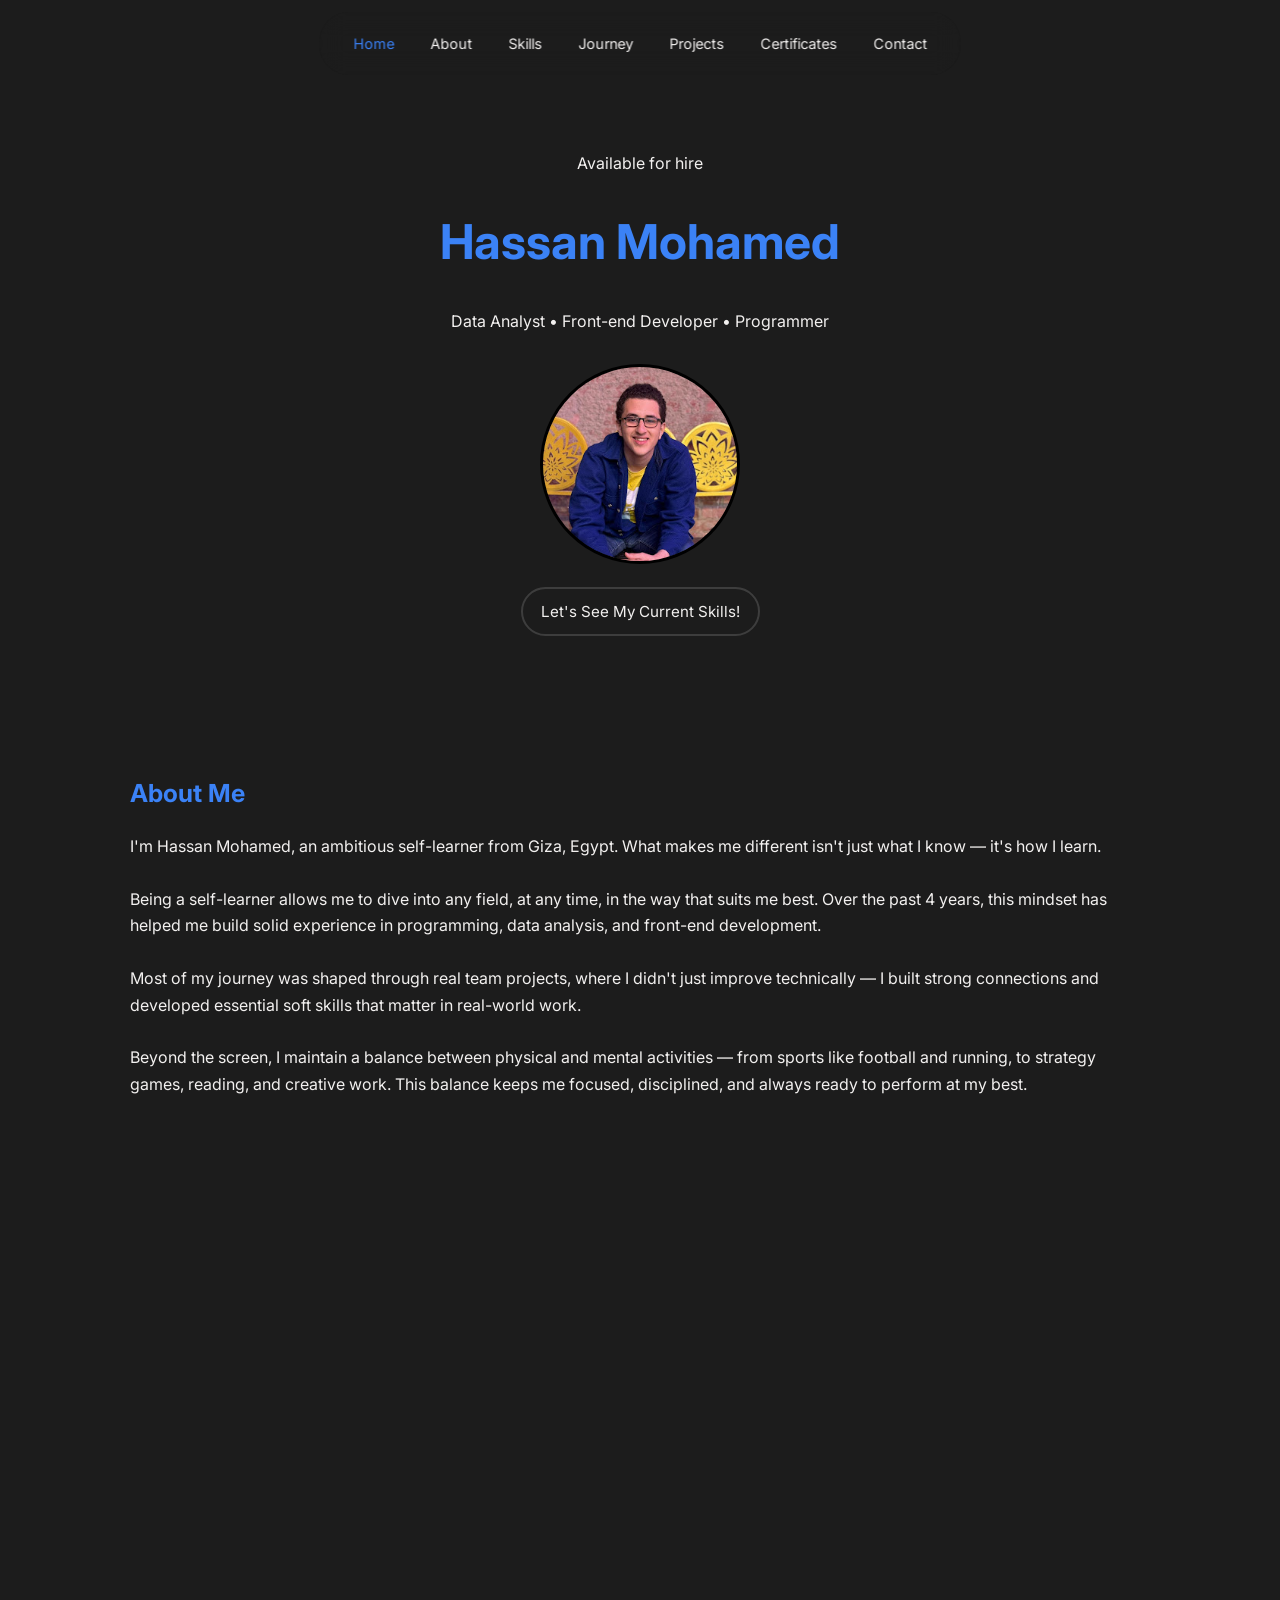
==== index.html @ a112ef4f "Add files via upload" ====
<!DOCTYPE html>
<html lang="en">
<head>

    <!--
        ┌─────────────────────────────────────────┐
        │  Hassan Mohamed — Personal Portfolio     │
        │  7assan.site                             │
        └─────────────────────────────────────────┘
        Coding decisions at a glance:
        • Critical CSS is inlined so the hero paints
          before any network request completes.
        • styles.css loads async — it only styles
          sections the user hasn't reached yet.
        • Fonts load after first paint so they never
          delay what the user sees first.
        • me.png is preloaded as early as possible
          because it's the Largest Contentful Paint.
        • All JavaScript is deferred — it runs after
          the page is already visible and interactive.
    -->

    <!-- The basics — charset first, then viewport -->
    <meta charset="UTF-8">
    <meta name="viewport" content="width=device-width, initial-scale=1.0">

    <!-- Tints the browser chrome on Android -->
    <meta name="theme-color" content="#1c1c1c">

    <!-- ─── SEO ──────────────────────────────────
         Title includes name + role + location so
         searches like "Hassan Mohamed developer Egypt"
         match the most important tag on the page.
    ─────────────────────────────────────────── -->
    <title>Hassan Mohamed | Data Analyst &amp; Front-end Developer — Giza, Egypt</title>

    <meta name="description"
          content="Hassan Mohamed is a Data Analyst and Front-end Developer from Giza, Egypt
                   with 4+ years of experience in Python, data analysis, and responsive web
                   development. Available for hire.">

    <meta name="author"  content="Hassan Mohamed">
    <meta name="robots"  content="index, follow">

    <!-- Tells Google which URL is the "real" one if there are duplicates -->
    <link rel="canonical" href="https://7assan.site/">

    <!-- ─── Social sharing (Open Graph) ─────────
         Controls how the link looks when shared on
         Facebook, LinkedIn, WhatsApp, etc.
    ─────────────────────────────────────────── -->
    <meta property="og:type"         content="website">
    <meta property="og:url"          content="https://7assan.site/">
    <meta property="og:site_name"    content="Hassan Mohamed's Portfolio">
    <meta property="og:locale"       content="en_US">
    <meta property="og:title"        content="Hassan Mohamed | Data Analyst &amp; Front-end Developer">
    <meta property="og:description"  content="Hassan Mohamed is a Data Analyst and Front-end Developer
                                              from Giza, Egypt — available for hire. Explore my projects,
                                              skills, and certificates.">
    <meta property="og:image"        content="https://7assan.site/preview.png">
    <meta property="og:image:alt"    content="Hassan Mohamed portfolio preview">
    <meta property="og:image:width"  content="1200">
    <meta property="og:image:height" content="630">

    <!-- ─── Twitter / X card ─────────────────────
         summary_large_image shows a big banner
         instead of a tiny thumbnail.
    ─────────────────────────────────────────── -->
    <meta name="twitter:card"        content="summary_large_image">
    <meta name="twitter:title"       content="Hassan Mohamed | Data Analyst &amp; Front-end Developer">
    <meta name="twitter:description" content="Hassan Mohamed is a Data Analyst and Front-end Developer
                                              from Giza, Egypt — available for hire.">
    <meta name="twitter:image"       content="https://7assan.site/preview.png">
    <meta name="twitter:image:alt"   content="Hassan Mohamed portfolio preview">

    <!-- ─── Favicons ─────────────────────────────
         Multiple formats so every browser and OS
         picks the best one for its context.
    ─────────────────────────────────────────── -->
    <link rel="icon"             type="image/png"    href="favicon-96x96.png" sizes="96x96">
    <link rel="icon"             type="image/svg+xml" href="favicon.svg">
    <link rel="shortcut icon"                         href="favicon.ico">
    <link rel="apple-touch-icon" sizes="180x180"      href="apple-touch-icon.png">
    <link rel="manifest"                              href="site.webmanifest">

    <!-- ─── Critical CSS (inlined) ───────────────
         These are the only styles needed to paint
         the nav and the hero section. Inlining them
         means zero extra network round-trips before
         the user sees something on screen.

         Everything below the fold lives in styles.css
         which loads later without blocking anything.
    ─────────────────────────────────────────── -->
    <style>

        /* Design tokens — one place to change colors, radii, etc. */
        :root {
            --bg:             #1c1c1c;
            --bg-dark:        #141414;
            --accent-color:   #3b82f6;
            --accent-shadow:  0 10px 25px rgba(59, 130, 246, 0.45);
            --card:           #2a2a2a;
            --text:           #f2f0ef;
            --border:         rgba(255, 255, 255, 0.15);
            --radius-lg:      30px;
            --radius-md:      12px;
            --transition:     all 0.25s ease;
            --shadow:         0 10px 25px rgba(0, 0, 0, 0.3);
        }

        /* A clean slate — no browser margin/padding surprises */
        *, *::before, *::after {
            box-sizing: border-box;
            margin: 0;
            padding: 0;
        }

        html {
            scroll-behavior: smooth;
            -webkit-text-size-adjust: 100%; /* stops iOS from bumping font sizes */
        }

        /*
            System fonts render instantly — no download needed.
            Inter and Satoshi swap in once they arrive.
            This is what keeps FCP fast even on slow connections.
        */
        body {
            background:  var(--bg);
            color:       var(--text);
            font-family: system-ui, -apple-system, 'Segoe UI', sans-serif;
            max-width:   1100px;
            margin:      0 auto;
            padding:     84px 16px 0; /* top clears the fixed nav; sides add breathing room */
            line-height: 1.65;
            overflow-x:  hidden;
            -webkit-font-smoothing: antialiased;
        }

        a {
            color:           inherit;
            text-decoration: none;
            display:         inline-block;
            transition:      var(--transition);
        }

        /* ── Fixed navigation pill ── */
        nav {
            position:        fixed;
            top:             12px;
            left:            50%;
            transform:       translateX(-50%);
            width:           max-content;
            max-width:       96vw;        /* never overflows on any screen */
            display:         flex;
            flex-wrap:       wrap;        /* wraps to a second row on tiny phones */
            justify-content: center;
            align-items:     center;
            gap:             clamp(2px, 0.8vw, 8px);
            padding:         clamp(0.3rem, 1.2vw, 0.6rem) clamp(0.5rem, 2vw, 1.1rem);
            border-radius:   var(--radius-lg);
            border:          2px solid transparent;
            z-index:         1000;
            background:      rgba(28, 28, 28, 0.75);
            backdrop-filter: blur(12px);
            -webkit-backdrop-filter: blur(12px); /* Safari */
            /* Only animate opacity and transform — both GPU composited */
            transition:      opacity 0.3s ease, transform 0.3s ease,
                             border-color 0.25s ease, box-shadow 0.25s ease;
        }

        /* Each nav link */
        .nav {
            flex-shrink:   1;
            min-width:     0;
            border:        2px solid transparent;
            border-radius: var(--radius-lg);
            padding:       clamp(0.18rem, 1vw, 0.38rem) clamp(0.3rem, 1.5vw, 0.75rem);
            font-size:     clamp(0.68rem, 2.5vw, 0.9rem);
            white-space:   nowrap;
            min-height:    36px; /* keeps tap targets comfortable */
            display:       inline-flex;
            align-items:   center;
            transition:    color 0.2s ease, border-color 0.2s ease;
        }

        /* ── Hero section ── */
        header {
            display:         flex;
            flex-direction:  column;
            align-items:     center;
            text-align:      center;
            gap:             10px;
            padding:         28px 0 48px;
        }

        /* Headings and accent text */
        .h-tag {
            color:       var(--accent-color);
            font-family: system-ui, -apple-system, 'Segoe UI', sans-serif;
            padding:     10px 0;
            margin:      6px 0;
            font-size:   clamp(1.1rem, 4vw, 1.55rem);
            line-height: 1.3;
            font-weight: 700;
        }

        h1.h-tag {
            font-size:   clamp(1.75rem, 7vw, 3rem);
            line-height: 1.15;
        }

        p {
            padding: 8px 0;
            margin:  4px 0;
        }

        /*
            Explicit width + height + aspect-ratio prevents
            any layout shift (CLS) while the image loads.
            min(200px, 50vw) stops it overflowing on tiny phones.
        */
        header img {
            display:       block;
            margin:        8px auto;
            border:        3px solid #000;
            border-radius: 50%;
            width:         min(200px, 50vw);
            height:        auto;
            aspect-ratio:  1 / 1;
            object-fit:    cover;
        }

        /* ── Call-to-action buttons ── */
        .btn {
            border:          2px solid var(--border);
            border-radius:   var(--radius-lg);
            padding:         10px 18px;
            margin:          5px;
            min-height:      44px; /* Apple/Google minimum touch target */
            display:         inline-flex;
            align-items:     center;
            justify-content: center;
            font-size:       clamp(0.8rem, 2.8vw, 0.95rem);
            transition:      var(--transition);
        }

        /*
            Animations only touch opacity and transform.
            These run entirely on the GPU — no layout
            recalculations, no paint — so they're free.
        */
        .fade-in {
            opacity:   0;
            animation: fadeIn 0.9s ease forwards;
        }

        .slide-up {
            opacity:   0;
            transform: translateY(18px);
            animation: slideUp 0.9s ease forwards 0.15s;
        }

        @keyframes fadeIn  { to { opacity: 1; } }
        @keyframes slideUp { to { opacity: 1; transform: translateY(0); } }

        /* Respect the user's OS "reduce motion" preference */
        @media (prefers-reduced-motion: reduce) {
            *, *::before, *::after {
                animation-duration:        0.01ms !important;
                transition-duration:       0.01ms !important;
            }
            .fade-in, .slide-up {
                opacity:   1;
                transform: none;
            }
        }

        /* Extra-small phones (320–360px) — shrink nav text a little more */
        @media (max-width: 360px) {
            .nav { font-size: 0.62rem; padding: 0.15rem 0.28rem; }
        }

    </style>

    <!-- ─── LCP image preload ─────────────────────
         This tells the browser to start fetching
         me.png immediately — before it even parses
         the rest of the HTML. It's the single biggest
         win for Largest Contentful Paint on mobile.
    ─────────────────────────────────────────── -->
    <link rel="preload" as="image" href="me.png" fetchpriority="high">

    <!-- ─── Below-fold styles (async) ───────────
         styles.css only contains styles for sections
         the user hasn't scrolled to yet, so loading
         it asynchronously doesn't delay anything visible.
         The noscript fallback covers JS-disabled crawlers.
    ─────────────────────────────────────────── -->
    <link rel="preload" as="style" href="styles.css" onload="this.rel='stylesheet'">
    <noscript><link rel="stylesheet" href="styles.css"></noscript>

    <!-- ─── Web fonts (fully non-blocking) ──────
         The page uses system fonts from the very
         first paint. Inter and Satoshi silently
         swap in once downloaded — no blank text,
         no delay.  media="print" + onload is the
         standard pattern for async font loading.
    ─────────────────────────────────────────── -->
    <link rel="stylesheet"
          href="https://fonts.googleapis.com/css2?family=Inter:wght@400;600;700&display=swap"
          media="print" onload="this.media='all'">
    <noscript>
        <link rel="stylesheet"
              href="https://fonts.googleapis.com/css2?family=Inter:wght@400;600;700&display=swap">
    </noscript>

    <link rel="stylesheet"
          href="https://fonts.cdnfonts.com/css/satoshi"
          media="print" onload="this.media='all'">
    <noscript>
        <link rel="stylesheet" href="https://fonts.cdnfonts.com/css/satoshi">
    </noscript>

    <!-- ─── Structured data (JSON-LD) ────────────
         Tells Google exactly who this page is about.
         Person schema helps with Knowledge Panel and
         rich results. WebSite schema enables Sitelinks
         search box in search results.
    ─────────────────────────────────────────── -->
    <script type="application/ld+json">
    {
        "@context":   "https://schema.org",
        "@type":      "Person",
        "name":       "Hassan Mohamed",
        "alternateName": "Abo3li",
        "url":        "https://7assan.site/",
        "image":      "https://7assan.site/me.png",
        "jobTitle":   "Data Analyst & Front-end Developer",
        "description":"Ambitious self-learner from Giza, Egypt with 4+ years of experience in Python, data analysis, and front-end web development.",
        "address": {
            "@type":          "PostalAddress",
            "addressLocality":"Giza",
            "addressCountry": "EG"
        },
        "sameAs": [
            "https://www.linkedin.com/in/hassan-mohamed-321569342/",
            "https://github.com/abo3li-pro",
            "https://www.facebook.com/Hassan.Mohamed.Fathallah/"
        ],
        "knowsAbout": [
            "Python", "Data Analysis", "HTML", "CSS", "SQL",
            "NumPy", "Pandas", "Matplotlib", "Flask",
            "Front-end Development", "Data Visualization"
        ]
    }
    </script>

    <script type="application/ld+json">
    {
        "@context": "https://schema.org",
        "@type":    "WebSite",
        "name":     "Hassan Mohamed Portfolio",
        "url":      "https://7assan.site/"
    }
    </script>

</head>
<body>

    <!-- Navigation -->
    <nav aria-label="Main navigation">
        <a href="#home"         class="nav hover-scale">Home</a>
        <a href="#about"        class="nav hover-scale">About</a>
        <a href="#arsenal"      class="nav hover-scale">Skills</a>
        <a href="#journey"      class="nav hover-scale">Journey</a>
        <a href="#projects"     class="nav hover-scale">Projects</a>
        <a href="#certificates" class="nav hover-scale">Certificates</a>
        <a href="#contact"      class="nav hover-scale">Contact</a>
    </nav>

    <!--
        Hero — this is what the user sees first.
        Everything here is styled by the inlined CSS above,
        so it paints the moment the HTML arrives.
    -->
    <header id="home">
        <p class="fade-in">Available for hire</p>
        <h1 class="h-tag">Hassan Mohamed</h1>
        <p class="fade-in">Data Analyst • Front-end Developer • Programmer</p>

        <!--
            fetchpriority="high" + the preload link above = browser
            fetches this image before almost everything else.
            loading="eager" prevents any lazy-load delay.
            Explicit width/height prevents layout shift (CLS).
        -->
        <img
            src="me.png"
            alt="Hassan Mohamed — Data Analyst and Front-end Developer from Giza, Egypt"
            width="200"
            height="200"
            fetchpriority="high"
            loading="eager"
            decoding="async"
        >

        <a href="#arsenal" class="btn hover-scale slide-up">
            Let's See My Current Skills!
        </a>
    </header>

    <main>

        <!-- About Me -->
        <section id="about" aria-labelledby="about-heading">
            <h2 id="about-heading" class="h-tag">About Me</h2>
            <p>
                I'm Hassan Mohamed, an ambitious self-learner from Giza, Egypt.
                What makes me different isn't just what I know — it's how I learn.
                <br><br>
                Being a self-learner allows me to dive into any field, at any time,
                in the way that suits me best. Over the past 4 years, this mindset
                has helped me build solid experience in programming, data analysis,
                and front-end development.
                <br><br>
                Most of my journey was shaped through real team projects,
                where I didn't just improve technically — I built strong connections
                and developed essential soft skills that matter in real-world work.
                <br><br>
                Beyond the screen, I maintain a balance between physical and mental activities —
                from sports like football and running, to strategy games, reading,
                and creative work. This balance keeps me focused, disciplined,
                and always ready to perform at my best.
            </p>
        </section>

        <!-- Skills — languages, frameworks, and soft skills -->
        <section id="arsenal" aria-labelledby="skills-heading">
            <h2 id="skills-heading" class="h-tag">Here Is What I Bring (So Far)</h2>

            <h3 class="h-tag">Languages</h3>
            <ul class="list">
                <li class="hover-card"><h4>Python</h4><p>Strong experience in data analysis and problem solving.</p></li>
                <li class="hover-card"><h4>SQL</h4><p>Basic knowledge with plans to advance.</p></li>
                <li class="hover-card"><h4>HTML</h4><p>3+ years building structured websites.</p></li>
                <li class="hover-card"><h4>CSS</h4><p>3+ years designing responsive UI.</p></li>
            </ul>

            <h3 class="h-tag">Frameworks &amp; Libraries</h3>
            <ul class="list">
                <li class="hover-card"><h4>NumPy</h4><p>Efficient numerical computations.</p></li>
                <li class="hover-card"><h4>Pandas</h4><p>Advanced data manipulation.</p></li>
                <li class="hover-card"><h4>Matplotlib</h4><p>Data visualization and insights.</p></li>
                <li class="hover-card"><h4>Flask</h4><p>Currently learning backend development.</p></li>
            </ul>

            <h3 class="h-tag">Soft Skills</h3>
            <ul class="list">
                <li class="hover-card"><h4>Communication</h4><p>Clearly expressing ideas and understanding others in team environments.</p></li>
                <li class="hover-card"><h4>Teamwork</h4><p>Collaborating effectively to achieve shared goals.</p></li>
                <li class="hover-card"><h4>Problem Solving</h4><p>Analyzing challenges and finding efficient, logical solutions.</p></li>
                <li class="hover-card"><h4>Leadership</h4><p>Guiding teams and taking responsibility for outcomes.</p></li>
                <li class="hover-card"><h4>Adaptability</h4><p>Quickly adjusting to new tools, challenges, and environments.</p></li>
                <li class="hover-card"><h4>Time Management</h4><p>Organizing tasks efficiently and meeting deadlines consistently.</p></li>
                <li class="hover-card"><h4>Critical Thinking</h4><p>Making well-reasoned decisions based on analysis and logic.</p></li>
                <li class="hover-card"><h4>Emotional Intelligence</h4><p>Understanding and managing emotions in professional settings.</p></li>
                <li class="hover-card"><h4>Resilience</h4><p>Staying consistent and focused despite challenges.</p></li>
                <li class="hover-card"><h4>Creativity</h4><p>Thinking outside the box to develop innovative solutions.</p></li>
                <li class="hover-card"><h4>Negotiation</h4><p>Reaching balanced agreements in collaborative situations.</p></li>
                <li class="hover-card"><h4>Networking</h4><p>Building and maintaining valuable professional relationships.</p></li>
            </ul>
        </section>

        <!-- Learning journey and next goals -->
        <section id="journey" aria-labelledby="journey-heading">
            <h2 id="journey-heading" class="h-tag">Currently Learning &amp; Next Goals</h2>
            <p>
                I'm constantly pushing myself to grow and expand my skill set.
                Here are the technologies and fields I'm currently focusing on next:
            </p>
            <ul class="list">
                <li class="hover-card"><h3>JavaScript</h3><p>Building dynamic and interactive front-end experiences.</p></li>
                <li class="hover-card"><h3>SQL</h3><p>Strengthening my data analysis and database management skills.</p></li>
                <li class="hover-card"><h3>PHP</h3><p>Exploring backend development and server-side logic.</p></li>
                <li class="hover-card"><h3>Django</h3><p>Advancing towards professional backend web development.</p></li>
                <li class="hover-card"><h3>C / C++</h3><p>Improving low-level understanding and performance-oriented programming.</p></li>
                <li class="hover-card"><h3>C#</h3><p>Preparing for game development using Unity.</p></li>
                <li class="hover-card"><h3>Flutter</h3><p>Building cross-platform mobile applications.</p></li>
            </ul>
        </section>

        <!-- Selected projects -->
        <section id="projects" aria-labelledby="projects-heading">
            <h2 id="projects-heading" class="h-tag">My Projects</h2>
            <p>
                I've worked on many projects over the years — some for practice,
                some lost, and many that helped shape my skills.
                <br><br>
                Instead of showcasing everything, I focus on the projects that truly represent
                my level and thinking in each field.
            </p>
            <ul class="list">
                <li class="hover-card">
                    <h3>Offline English-Arabic Translator</h3>
                    <p>
                        One of my earliest yet most meaningful projects. It wasn't just simple —
                        it reflected the best logic I had developed before fully transitioning
                        into data analysis.
                        <br><br>
                        Built with Python to be fast, lightweight, and efficient — no internet required.
                    </p>
                    <a href="https://github.com/abo3li-pro/py-translator"
                       target="_blank" rel="noopener noreferrer"
                       class="btn hover-scale">View Project on GitHub</a>
                </li>
                <li class="hover-card">
                    <h3>Data Analysis Project</h3>
                    <p>
                        This is where I have the most experience. I worked on analyzing large
                        datasets, extracting insights, and presenting them clearly.
                    </p>
                    <a href="https://github.com/abo3li-pro/2nd-analysis"
                       target="_blank" rel="noopener noreferrer"
                       class="btn hover-scale">View Project on GitHub</a>
                </li>
                <li class="hover-card">
                    <h3>Portfolio Website (Front-end)</h3>
                    <p>
                        My most recent front-end project is the one you're looking at right now.
                        <br><br>
                        But stay tuned — more advanced projects are already in progress.
                    </p>
                </li>
            </ul>
        </section>

        <!-- Certificates and training programs -->
        <section id="certificates" aria-labelledby="certificates-heading">
            <h2 id="certificates-heading" class="h-tag">Certificates</h2>
            <p>
                While I rely heavily on self-learning,
                I've also completed selected programs to strengthen my foundation.
            </p>
            <ul class="list">
                <li class="hover-card">
                    <h3>Digital Egypt Cubs Initiative (DECI) — Level 2</h3>
                    <p>
                        This was my first comprehensive exposure to the world of IT.
                        <br><br>
                        It ignited my passion for learning and exploring new technologies,
                        motivating me to continuously pursue knowledge in areas that excite me.
                    </p>
                </li>
                <li class="hover-card">
                    <h3>Digital Egypt Cubs Initiative (DECI) — Level 3</h3>
                    <p>
                        At this stage, I specialized in Data Analysis, aligning my skills with
                        my interests.
                        <br><br>
                        I chose this field because it resonated with my strengths and curiosity,
                        while nurturing my lifelong aspiration to become an AI Engineer.
                    </p>
                </li>
            </ul>
        </section>

    </main>

    <!-- Footer — contact and social links -->
    <footer id="contact">
        <h2 class="h-tag">Contact Me</h2>
        <address>
            <p>
                Reach me by email:
                <!-- Cloudflare obfuscates the real address to stop spam bots -->
                <a href="/cdn-cgi/l/email-protection#076f66747466694730667474666929746e7362"
                   class="btn hover-scale">Email Me</a>
            </p>
            <div class="footer-links">
                <a href="https://www.linkedin.com/in/hassan-mohamed-321569342/"
                   target="_blank" rel="noopener noreferrer"
                   class="btn hover-scale"
                   aria-label="Hassan Mohamed on LinkedIn">LinkedIn</a>

                <a href="https://www.facebook.com/Hassan.Mohamed.Fathallah/"
                   target="_blank" rel="noopener noreferrer"
                   class="btn hover-scale"
                   aria-label="Hassan Mohamed on Facebook">Facebook</a>

                <a href="https://github.com/abo3li-pro"
                   target="_blank" rel="noopener noreferrer"
                   class="btn hover-scale"
                   aria-label="Hassan Mohamed on GitHub">GitHub</a>
            </div>
        </address>
        <p class="footer-sign"><strong>Work with you soon 👋</strong></p>
    </footer>

    <!-- Cloudflare's script that decodes the obfuscated email address above -->
    <script data-cfasync="false"
            src="/cdn-cgi/scripts/5c5dd728/cloudflare-static/email-decode.min.js"></script>

    <!--
        defer means this script runs after the HTML is fully parsed
        but before DOMContentLoaded — so it never delays rendering.
    -->
    <script defer src="main.js"></script>

</body>
</html>
---- styles.css ----
/*
    styles.css — below-the-fold styles
    ────────────────────────────────────────────────────────────
    This file is loaded asynchronously so it never blocks the
    first paint. It only contains styles for sections the user
    hasn't scrolled to yet.

    Above-the-fold styles (nav, hero) live inlined inside the
    <head> of index.html to guarantee zero network wait time
    before something appears on screen.
    ────────────────────────────────────────────────────────────
*/


/* ── Font family upgrades ────────────────────────────────────
   Once Inter and Satoshi have finished downloading, these rules
   override the system-font fallback set in the critical CSS.
   The swap is invisible because the layout doesn't change.
────────────────────────────────────────────────────────────── */
body {
    font-family: 'Inter', system-ui, -apple-system, 'Segoe UI', sans-serif;
}

.h-tag,
ul h3,
ul h4 {
    font-family: 'Satoshi', 'Inter', system-ui, sans-serif;
}


/* ── Hover effects — desktop only ───────────────────────────
   The (hover: hover) and (pointer: fine) combination targets
   only real mouse pointers, not touchscreens. This prevents
   hover states from sticking after a tap on mobile.
────────────────────────────────────────────────────────────── */
@media (hover: hover) and (pointer: fine) {

    .hover-scale:hover {
        transform:    scale(1.05);
        border-color: var(--accent-color);
    }

    .hover-card:hover {
        transform:  translateY(-4px);
        box-shadow: var(--accent-shadow);
    }

    nav:hover {
        transform:    translateX(-50%) scale(1.03);
        box-shadow:   var(--shadow);
        border-color: var(--text);
    }
}

/* Touch feedback — replaces hover on phones and tablets */
.hover-scale:active { transform: scale(0.97);  border-color: var(--accent-color); }
.hover-card:active  { box-shadow: var(--accent-shadow); }


/* ── Page sections ───────────────────────────────────────────
   content-visibility: auto tells the browser to skip painting
   offscreen sections entirely until the user scrolls near them.
   This is one of the biggest rendering wins on long pages.
────────────────────────────────────────────────────────────── */
section {
    padding:                48px 0;
    content-visibility:     auto;
    contain-intrinsic-size: 0 400px; /* estimated height prevents scroll-bar jumping */
}


/* ── Skill / project / certificate cards ────────────────────
   auto-fit + minmax means the grid goes from 1 column on tiny
   phones to as many columns as fit on desktop — with no
   JavaScript and no breakpoints needed.
────────────────────────────────────────────────────────────── */
.list {
    display:               grid;
    grid-template-columns: repeat(auto-fit, minmax(min(240px, 100%), 1fr));
    gap:                   16px;
    list-style:            none;
    padding:               0;
}

/* Force a single column on phones narrower than 480px */
@media (max-width: 479px) {
    .list { grid-template-columns: 1fr; }
}

.list li {
    background:    var(--card);
    border:        1px solid var(--border);
    border-radius: var(--radius-md);
    padding:       20px;
    transition:    transform 0.25s ease, box-shadow 0.25s ease;
}

.list h3,
.list h4 {
    margin-bottom: 8px;
    font-weight:   600;
    font-size:     1rem;
}

.list p {
    margin:   0;
    padding:  0;
    opacity:  0.8;
    font-size: 0.9rem;
}


/* ── Footer ──────────────────────────────────────────────────
   Rounded top corners give it a "tray" feeling that sits
   cleanly at the bottom of the page.
────────────────────────────────────────────────────────────── */
footer {
    background:    var(--bg-dark);
    padding:       36px 16px 24px;
    margin-top:    48px;
    border-radius: var(--radius-md) var(--radius-md) 0 0;
    text-align:    center;
}

footer address {
    font-style: normal; /* <address> is italic by default — this overrides that */
}

.footer-links {
    display:         flex;
    flex-wrap:       wrap; /* stacks on narrow screens instead of overflowing */
    justify-content: center;
    gap:             10px;
    padding:         12px 0;
    width:           100%;
}

.footer-sign {
    margin-top: 16px;
    text-align: center;
}


/* ── Keyboard focus ring ─────────────────────────────────────
   :focus-visible only triggers on keyboard navigation,
   not on mouse clicks — so it's helpful without being
   visually noisy for mouse users.
────────────────────────────────────────────────────────────── */
:focus-visible {
    outline:        2px solid var(--accent-color);
    outline-offset: 3px;
    border-radius:  4px;
}


/* ── Responsive body padding ─────────────────────────────────
   More horizontal breathing room as the screen gets larger.
────────────────────────────────────────────────────────────── */
@media (min-width: 600px) {
    body    { padding: 96px 24px 0; }
    section { padding: 56px 0; }
}

@media (min-width: 768px) {
    body    { padding: 104px 32px 0; }
    section { padding: 72px 0; }
}

@media (min-width: 1024px) {
    body { padding: 110px 40px 0; }
}
---- styles.css ----
/*
    styles.css — below-the-fold styles
    ────────────────────────────────────────────────────────────
    This file is loaded asynchronously so it never blocks the
    first paint. It only contains styles for sections the user
    hasn't scrolled to yet.

    Above-the-fold styles (nav, hero) live inlined inside the
    <head> of index.html to guarantee zero network wait time
    before something appears on screen.
    ────────────────────────────────────────────────────────────
*/


/* ── Font family upgrades ────────────────────────────────────
   Once Inter and Satoshi have finished downloading, these rules
   override the system-font fallback set in the critical CSS.
   The swap is invisible because the layout doesn't change.
────────────────────────────────────────────────────────────── */
body {
    font-family: 'Inter', system-ui, -apple-system, 'Segoe UI', sans-serif;
}

.h-tag,
ul h3,
ul h4 {
    font-family: 'Satoshi', 'Inter', system-ui, sans-serif;
}


/* ── Hover effects — desktop only ───────────────────────────
   The (hover: hover) and (pointer: fine) combination targets
   only real mouse pointers, not touchscreens. This prevents
   hover states from sticking after a tap on mobile.
────────────────────────────────────────────────────────────── */
@media (hover: hover) and (pointer: fine) {

    .hover-scale:hover {
        transform:    scale(1.05);
        border-color: var(--accent-color);
    }

    .hover-card:hover {
        transform:  translateY(-4px);
        box-shadow: var(--accent-shadow);
    }

    nav:hover {
        transform:    translateX(-50%) scale(1.03);
        box-shadow:   var(--shadow);
        border-color: var(--text);
    }
}

/* Touch feedback — replaces hover on phones and tablets */
.hover-scale:active { transform: scale(0.97);  border-color: var(--accent-color); }
.hover-card:active  { box-shadow: var(--accent-shadow); }


/* ── Page sections ───────────────────────────────────────────
   content-visibility: auto tells the browser to skip painting
   offscreen sections entirely until the user scrolls near them.
   This is one of the biggest rendering wins on long pages.
────────────────────────────────────────────────────────────── */
section {
    padding:                48px 0;
    content-visibility:     auto;
    contain-intrinsic-size: 0 400px; /* estimated height prevents scroll-bar jumping */
}


/* ── Skill / project / certificate cards ────────────────────
   auto-fit + minmax means the grid goes from 1 column on tiny
   phones to as many columns as fit on desktop — with no
   JavaScript and no breakpoints needed.
────────────────────────────────────────────────────────────── */
.list {
    display:               grid;
    grid-template-columns: repeat(auto-fit, minmax(min(240px, 100%), 1fr));
    gap:                   16px;
    list-style:            none;
    padding:               0;
}

/* Force a single column on phones narrower than 480px */
@media (max-width: 479px) {
    .list { grid-template-columns: 1fr; }
}

.list li {
    background:    var(--card);
    border:        1px solid var(--border);
    border-radius: var(--radius-md);
    padding:       20px;
    transition:    transform 0.25s ease, box-shadow 0.25s ease;
}

.list h3,
.list h4 {
    margin-bottom: 8px;
    font-weight:   600;
    font-size:     1rem;
}

.list p {
    margin:   0;
    padding:  0;
    opacity:  0.8;
    font-size: 0.9rem;
}


/* ── Footer ──────────────────────────────────────────────────
   Rounded top corners give it a "tray" feeling that sits
   cleanly at the bottom of the page.
────────────────────────────────────────────────────────────── */
footer {
    background:    var(--bg-dark);
    padding:       36px 16px 24px;
    margin-top:    48px;
    border-radius: var(--radius-md) var(--radius-md) 0 0;
    text-align:    center;
}

footer address {
    font-style: normal; /* <address> is italic by default — this overrides that */
}

.footer-links {
    display:         flex;
    flex-wrap:       wrap; /* stacks on narrow screens instead of overflowing */
    justify-content: center;
    gap:             10px;
    padding:         12px 0;
    width:           100%;
}

.footer-sign {
    margin-top: 16px;
    text-align: center;
}


/* ── Keyboard focus ring ─────────────────────────────────────
   :focus-visible only triggers on keyboard navigation,
   not on mouse clicks — so it's helpful without being
   visually noisy for mouse users.
────────────────────────────────────────────────────────────── */
:focus-visible {
    outline:        2px solid var(--accent-color);
    outline-offset: 3px;
    border-radius:  4px;
}


/* ── Responsive body padding ─────────────────────────────────
   More horizontal breathing room as the screen gets larger.
────────────────────────────────────────────────────────────── */
@media (min-width: 600px) {
    body    { padding: 96px 24px 0; }
    section { padding: 56px 0; }
}

@media (min-width: 768px) {
    body    { padding: 104px 32px 0; }
    section { padding: 72px 0; }
}

@media (min-width: 1024px) {
    body { padding: 110px 40px 0; }
}
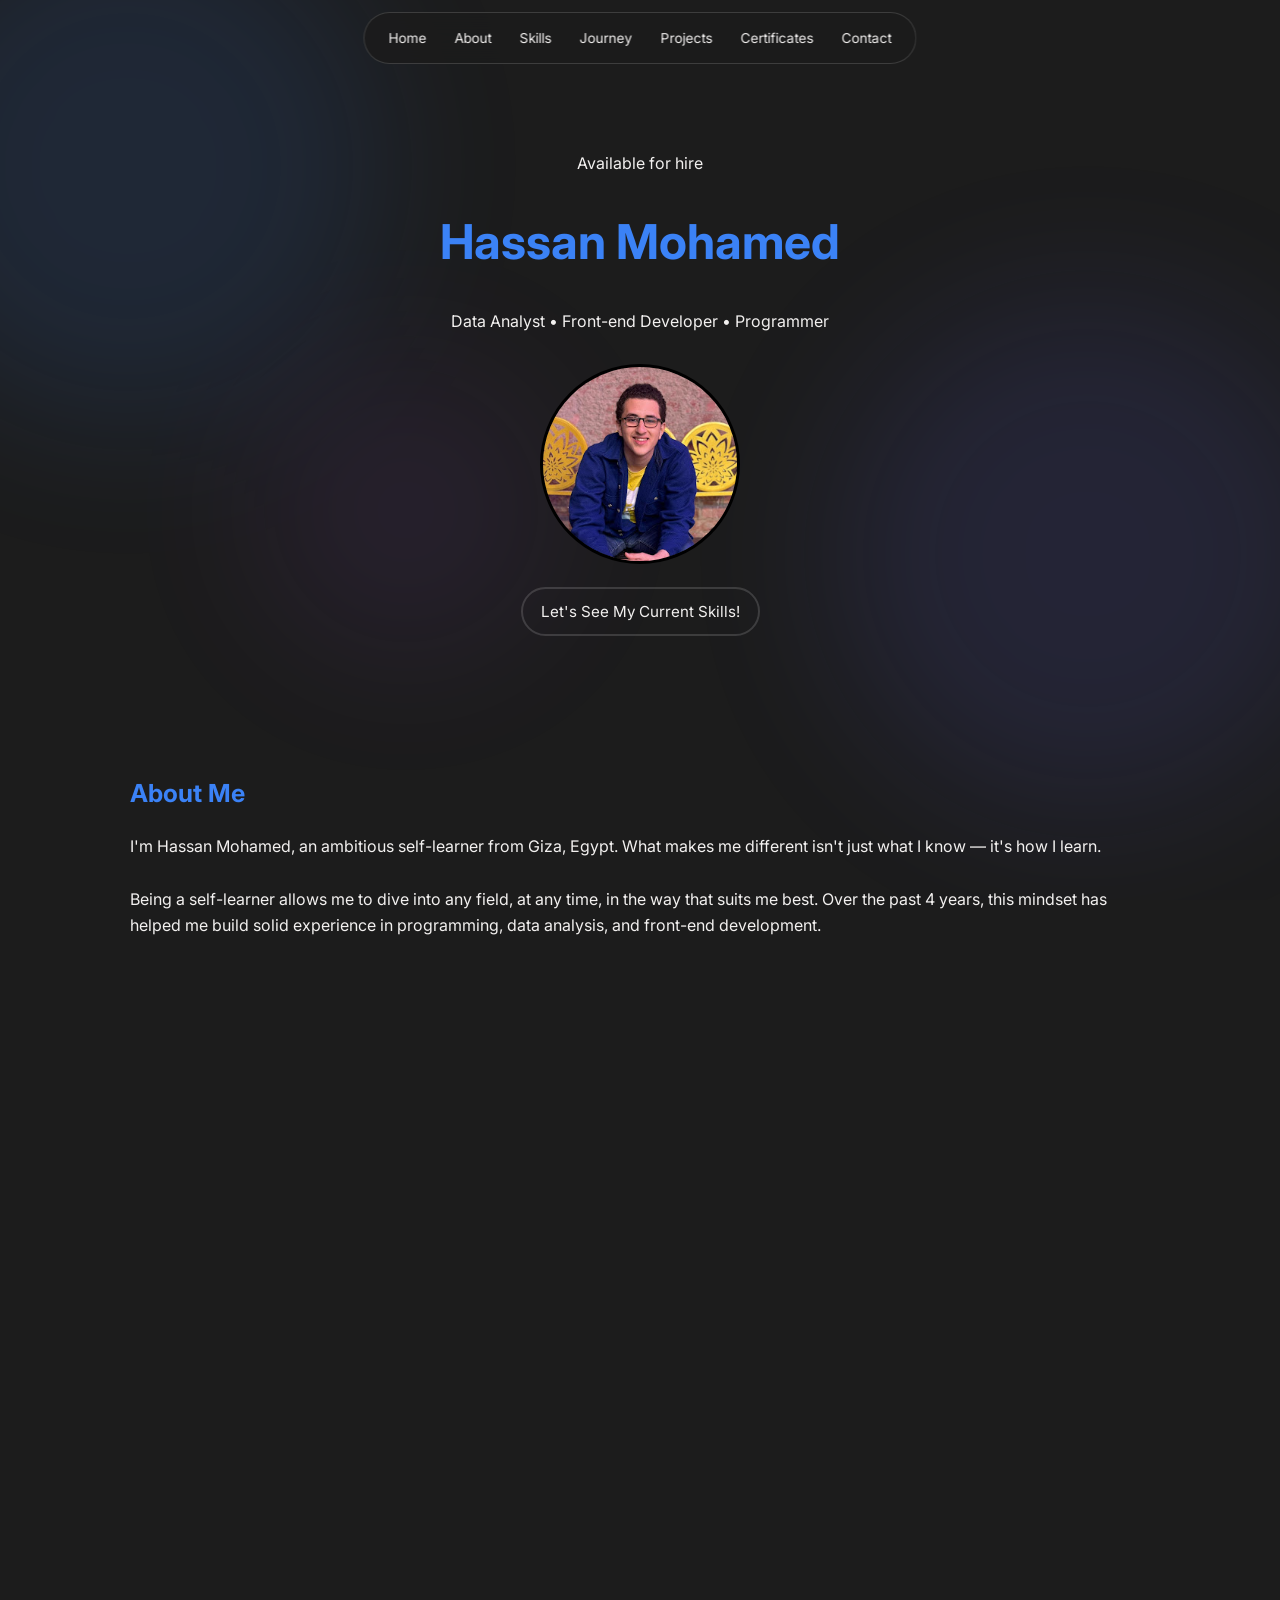
==== commit 4b3c488b: "Optimize portfolio: improved SEO, accessibility, added animations, GitHub stats, and interactive sim" ====
--- a/index.html
+++ b/index.html
@@ -22,7 +22,9 @@
 
     <!-- The basics — charset first, then viewport -->
     <meta charset="UTF-8">
-    <meta name="viewport" content="width=device-width, initial-scale=1.0">
+    <meta name="viewport" content="width=device-width, initial-scale=1.0, viewport-fit=cover">
+    <link rel="preconnect" href="https://fonts.googleapis.com">
+    <link rel="preconnect" href="https://fonts.gstatic.com" crossorigin>
 
     <!-- Tints the browser chrome on Android -->
     <meta name="theme-color" content="#1c1c1c">
@@ -32,7 +34,7 @@
          searches like "Hassan Mohamed developer Egypt"
          match the most important tag on the page.
     ─────────────────────────────────────────── -->
-    <title>Hassan Mohamed | Data Analyst &amp; Front-end Developer — Giza, Egypt</title>
+    <title>Hassan Mohamed | Data Analyst &amp; Front-end Developer</title>
 
     <meta name="description"
           content="Hassan Mohamed is a Data Analyst and Front-end Developer from Giza, Egypt
@@ -58,20 +60,12 @@
                                               from Giza, Egypt — available for hire. Explore my projects,
                                               skills, and certificates.">
     <meta property="og:image"        content="https://7assan.site/preview.png">
-    <meta property="og:image:alt"    content="Hassan Mohamed portfolio preview">
+    <meta property="og:image:secure_url" content="https://7assan.site/preview.png">
+    <meta property="og:image:alt"    content="Hassan Mohamed | Data Analyst and Front-end Developer portfolio preview">
     <meta property="og:image:width"  content="1200">
     <meta property="og:image:height" content="630">
 
-    <!-- ─── Twitter / X card ─────────────────────
-         summary_large_image shows a big banner
-         instead of a tiny thumbnail.
-    ─────────────────────────────────────────── -->
-    <meta name="twitter:card"        content="summary_large_image">
-    <meta name="twitter:title"       content="Hassan Mohamed | Data Analyst &amp; Front-end Developer">
-    <meta name="twitter:description" content="Hassan Mohamed is a Data Analyst and Front-end Developer
-                                              from Giza, Egypt — available for hire.">
-    <meta name="twitter:image"       content="https://7assan.site/preview.png">
-    <meta name="twitter:image:alt"   content="Hassan Mohamed portfolio preview">
+
 
     <!-- ─── Favicons ─────────────────────────────
          Multiple formats so every browser and OS
@@ -82,6 +76,7 @@
     <link rel="shortcut icon"                         href="favicon.ico">
     <link rel="apple-touch-icon" sizes="180x180"      href="apple-touch-icon.png">
     <link rel="manifest"                              href="site.webmanifest">
+    <link rel="stylesheet" href="https://cdn.jsdelivr.net/gh/devicons/devicon@latest/devicon.min.css">
 
     <!-- ─── Critical CSS (inlined) ───────────────
          These are the only styles needed to paint
@@ -133,9 +128,195 @@
             max-width:   1100px;
             margin:      0 auto;
             padding:     84px 16px 0; /* top clears the fixed nav; sides add breathing room */
+            padding-left:  max(16px, env(safe-area-inset-left));
+            padding-right: max(16px, env(safe-area-inset-right));
             line-height: 1.65;
-            overflow-x:  hidden;
             -webkit-font-smoothing: antialiased;
+            overflow-x: hidden;
+        }
+
+        /* Scroll Reveal Animation Classes */
+        .reveal {
+            opacity: 0;
+            transform: translateY(30px);
+            transition: all 0.8s cubic-bezier(0.2, 0.8, 0.2, 1);
+        }
+
+        .reveal.visible {
+            opacity: 1;
+            transform: translateY(0);
+        }
+
+        /* ── Project Card Flip ── */
+        .project-card-container {
+            perspective: 1000px;
+            width: 100%;
+            height: 250px;
+            margin-bottom: 2rem;
+        }
+
+        .project-card-inner {
+            position: relative;
+            width: 100%;
+            height: 100%;
+            text-align: center;
+            transition: transform 0.6s cubic-bezier(0.4, 0, 0.2, 1);
+            transform-style: preserve-3d;
+            cursor: pointer;
+        }
+
+        .project-card-container:hover .project-card-inner {
+            transform: rotateY(180deg);
+        }
+
+        .project-card-front, .project-card-back {
+            position: absolute;
+            width: 100%;
+            height: 100%;
+            backface-visibility: hidden;
+            display: flex;
+            flex-direction: column;
+            justify-content: center;
+            align-items: center;
+            padding: 20px;
+            border-radius: var(--radius-lg);
+            border: 1px solid var(--border);
+            background: var(--card);
+        }
+
+        .project-card-back {
+            transform: rotateY(180deg);
+            background: var(--bg);
+            border: 1px solid var(--accent-color);
+        }
+
+        /* ── Dataset Simulator ── */
+        .data-sim-widget {
+            background: var(--card);
+            border: 1px solid var(--border);
+            padding: 20px;
+            border-radius: var(--radius-lg);
+            margin: 20px 0;
+            font-family: 'Courier New', Courier, monospace;
+            font-size: 0.85rem;
+            position: relative;
+            overflow: hidden;
+        }
+
+        .data-sim-output {
+            color: #10b981; /* Emerald green */
+            height: 120px;
+            overflow-y: auto;
+            white-space: pre-wrap;
+        }
+
+        .data-sim-btn {
+            background: var(--accent-color);
+            color: white;
+            border: none;
+            padding: 8px 16px;
+            border-radius: 6px;
+            cursor: pointer;
+            margin-bottom: 10px;
+        }
+
+        /* Animated background 'aura' blobs */
+        .bg-blobs {
+            position: fixed;
+            top: 0;
+            left: 0;
+            width: 100%;
+            height: 100%;
+            z-index: -1;
+            overflow: hidden;
+            pointer-events: none;
+        }
+
+        .blob {
+            position: absolute;
+            width: clamp(300px, 40vw, 600px);
+            height: clamp(300px, 40vw, 600px);
+            border-radius: 50%;
+            background: var(--accent-color);
+            opacity: 0.12;
+            filter: blur(80px);
+            animation: drift 20s infinite ease-in-out;
+        }
+
+        .blob-1 {
+            top: -10%;
+            left: -10%;
+            background: var(--accent-color);
+        }
+
+        .blob-2 {
+            bottom: 10%;
+            right: -5%;
+            background: #6366f1; /* Indigo */
+            animation-duration: 25s;
+            animation-delay: -5s;
+        }
+
+        .blob-3 {
+            top: 40%;
+            left: 20%;
+            width: 300px;
+            height: 300px;
+            background: #a855f7; /* Purple */
+            opacity: 0.08;
+            animation-duration: 30s;
+            animation-delay: -10s;
+        }
+
+        @keyframes drift {
+            0%, 100% { transform: translate(0, 0) scale(1); }
+            33% { transform: translate(10vw, 20vh) scale(1.2) rotate(10deg); }
+            66% { transform: translate(-15vw, 10vh) scale(0.8) rotate(-10deg); }
+        }
+
+        /* Support for elegant scrollbars on modern browsers */
+        @media (min-width: 768px) {
+            * {
+                scrollbar-width: thin;
+                scrollbar-color: var(--card) var(--bg);
+            }
+            ::-webkit-scrollbar {
+                width: 8px;
+            }
+            ::-webkit-scrollbar-track {
+                background: var(--bg);
+            }
+            ::-webkit-scrollbar-thumb {
+                background: var(--card);
+                border-radius: 10px;
+                border: 2px solid var(--bg);
+            }
+            ::-webkit-scrollbar-thumb:hover {
+                background: var(--accent-color);
+            }
+        }
+
+        @media (prefers-reduced-motion: reduce) {
+            html {
+                scroll-behavior: auto !important;
+            }
+        }
+
+        /* Skip to content link — hidden until focused */
+        .skip-link {
+            position: absolute;
+            top: -100px;
+            left: 50%;
+            transform: translateX(-50%);
+            background: var(--accent-color);
+            color: white;
+            padding: 10px 20px;
+            z-index: 2000;
+            border-radius: 0 0 10px 10px;
+        }
+
+        .skip-link:focus {
+            top: 0;
         }
 
         a {
@@ -145,44 +326,98 @@
             transition:      var(--transition);
         }
 
-        /* ── Fixed navigation pill ── */
+        /* Navigation menu styles */
         nav {
             position:        fixed;
             top:             12px;
             left:            50%;
             transform:       translateX(-50%);
             width:           max-content;
-            max-width:       96vw;        /* never overflows on any screen */
+            max-width:       96vw;
             display:         flex;
-            flex-wrap:       wrap;        /* wraps to a second row on tiny phones */
+            flex-direction:  column; /* Support vertical expansion on mobile */
             justify-content: center;
             align-items:     center;
-            gap:             clamp(2px, 0.8vw, 8px);
-            padding:         clamp(0.3rem, 1.2vw, 0.6rem) clamp(0.5rem, 2vw, 1.1rem);
+            padding:         6px 12px;
             border-radius:   var(--radius-lg);
-            border:          2px solid transparent;
             z-index:         1000;
-            background:      rgba(28, 28, 28, 0.75);
-            backdrop-filter: blur(12px);
-            -webkit-backdrop-filter: blur(12px); /* Safari */
-            /* Only animate opacity and transform — both GPU composited */
-            transition:      opacity 0.3s ease, transform 0.3s ease,
-                             border-color 0.25s ease, box-shadow 0.25s ease;
-        }
-
-        /* Each nav link */
+            background:      rgba(28, 28, 28, 0.85);
+            backdrop-filter: blur(16px);
+            -webkit-backdrop-filter: blur(16px);
+            border:          1px solid var(--border);
+            transition:      all 0.3s cubic-bezier(0.4, 0, 0.2, 1);
+        }
+
+        .nav-links {
+            display:         flex;
+            flex-wrap:       wrap;
+            justify-content: center;
+            align-items:     center;
+            gap:             4px;
+            transition:      all 0.3s ease;
+        }
+
         .nav {
-            flex-shrink:   1;
-            min-width:     0;
-            border:        2px solid transparent;
+            padding:       8px 12px;
+            font-size:     0.85rem;
+            white-space:   nowrap;
             border-radius: var(--radius-lg);
-            padding:       clamp(0.18rem, 1vw, 0.38rem) clamp(0.3rem, 1.5vw, 0.75rem);
-            font-size:     clamp(0.68rem, 2.5vw, 0.9rem);
-            white-space:   nowrap;
-            min-height:    36px; /* keeps tap targets comfortable */
-            display:       inline-flex;
-            align-items:   center;
-            transition:    color 0.2s ease, border-color 0.2s ease;
+            transition:    var(--transition);
+        }
+
+        /* Hamburger button — hidden on desktop */
+        .menu-toggle {
+            display: none;
+            flex-direction: column;
+            justify-content: space-between;
+            width: 24px;
+            height: 18px;
+            background: none;
+            border: none;
+            cursor: pointer;
+            padding: 0;
+            margin: 8px;
+        }
+
+        .menu-toggle span {
+            width: 100%;
+            height: 2px;
+            background: var(--text);
+            border-radius: 2px;
+            transition: all 0.3s ease;
+        }
+
+        /* Mobile specific styles */
+        @media (max-width: 650px) {
+            nav {
+                padding: 4px;
+            }
+
+            .menu-toggle {
+                display: flex;
+            }
+
+            .nav-links {
+                display: none; /* Hidden by default on mobile */
+                flex-direction: column;
+                width: 100%;
+                padding: 10px 0;
+                gap: 8px;
+            }
+
+            nav.menu-open .nav-links {
+                display: flex;
+            }
+
+            nav.menu-open {
+                border-radius: 20px;
+                width: 180px;
+            }
+
+            /* Animate hamburger to X */
+            nav.menu-open .menu-toggle span:nth-child(1) { transform: translateY(8px) rotate(45deg); }
+            nav.menu-open .menu-toggle span:nth-child(2) { opacity: 0; }
+            nav.menu-open .menu-toggle span:nth-child(3) { transform: translateY(-8px) rotate(-45deg); }
         }
 
         /* ── Hero section ── */
@@ -368,16 +603,30 @@
 
 </head>
 <body>
+    <a href="#main-content" class="skip-link">Skip to Content</a>
+
+    <div class="bg-blobs" aria-hidden="true">
+        <div class="blob blob-1"></div>
+        <div class="blob blob-2"></div>
+        <div class="blob blob-3"></div>
+    </div>
 
     <!-- Navigation -->
-    <nav aria-label="Main navigation">
-        <a href="#home"         class="nav hover-scale">Home</a>
-        <a href="#about"        class="nav hover-scale">About</a>
-        <a href="#arsenal"      class="nav hover-scale">Skills</a>
-        <a href="#journey"      class="nav hover-scale">Journey</a>
-        <a href="#projects"     class="nav hover-scale">Projects</a>
-        <a href="#certificates" class="nav hover-scale">Certificates</a>
-        <a href="#contact"      class="nav hover-scale">Contact</a>
+    <nav aria-label="Main navigation" id="main-nav">
+        <button class="menu-toggle" id="menu-toggle" aria-label="Toggle Menu">
+            <span></span>
+            <span></span>
+            <span></span>
+        </button>
+        <div class="nav-links" id="nav-links">
+            <a href="#home"         class="nav hover-scale">Home</a>
+            <a href="#about"        class="nav hover-scale">About</a>
+            <a href="#arsenal"      class="nav hover-scale">Skills</a>
+            <a href="#journey"      class="nav hover-scale">Journey</a>
+            <a href="#projects"     class="nav hover-scale">Projects</a>
+            <a href="#certificates" class="nav hover-scale">Certificates</a>
+            <a href="#contact"      class="nav hover-scale">Contact</a>
+        </div>
     </nav>
 
     <!--
@@ -398,7 +647,7 @@
         -->
         <img
             src="me.png"
-            alt="Hassan Mohamed — Data Analyst and Front-end Developer from Giza, Egypt"
+            alt="Hassan Mohamed — Professional Data Analyst and Front-end Developer based in Giza, Egypt"
             width="200"
             height="200"
             fetchpriority="high"
@@ -411,10 +660,10 @@
         </a>
     </header>
 
-    <main>
+    <main id="main-content">
 
         <!-- About Me -->
-        <section id="about" aria-labelledby="about-heading">
+        <section id="about" aria-labelledby="about-heading" class="reveal">
             <h2 id="about-heading" class="h-tag">About Me</h2>
             <p>
                 I'm Hassan Mohamed, an ambitious self-learner from Giza, Egypt.
@@ -424,120 +673,126 @@
                 in the way that suits me best. Over the past 4 years, this mindset
                 has helped me build solid experience in programming, data analysis,
                 and front-end development.
-                <br><br>
-                Most of my journey was shaped through real team projects,
-                where I didn't just improve technically — I built strong connections
-                and developed essential soft skills that matter in real-world work.
-                <br><br>
-                Beyond the screen, I maintain a balance between physical and mental activities —
-                from sports like football and running, to strategy games, reading,
-                and creative work. This balance keeps me focused, disciplined,
-                and always ready to perform at my best.
             </p>
         </section>
 
+        <!-- GitHub Stats -->
+        <section id="github-stats" class="reveal" style="text-align: center; margin: 40px 0;">
+            <h2 class="h-tag">GitHub Activity</h2>
+            <div style="display: flex; flex-wrap: wrap; justify-content: center; gap: 10px;">
+                <img src="https://github-readme-stats.vercel.app/api?username=abo3li-pro&show_icons=true&theme=tokyonight&hide_border=true&bg_color=1c1c1c" alt="Hassan's GitHub Stats" loading="lazy" style="max-width: 100%;">
+                <img src="https://github-readme-stats.vercel.app/api/top-langs/?username=abo3li-pro&layout=compact&theme=tokyonight&hide_border=true&bg_color=1c1c1c" alt="Most used languages" loading="lazy" style="max-width: 100%;">
+            </div>
+        </section>
+
         <!-- Skills — languages, frameworks, and soft skills -->
-        <section id="arsenal" aria-labelledby="skills-heading">
+        <section id="arsenal" aria-labelledby="skills-heading" class="reveal">
             <h2 id="skills-heading" class="h-tag">Here Is What I Bring (So Far)</h2>
+
+            <!-- Dataset Simulator Widget -->
+            <div class="data-sim-widget">
+                <button id="run-sim" class="data-sim-btn">Run Python Script</button>
+                <div id="sim-output" class="data-sim-output">READY: Click button to analyze dataset...</div>
+            </div>
 
             <h3 class="h-tag">Languages</h3>
             <ul class="list">
-                <li class="hover-card"><h4>Python</h4><p>Strong experience in data analysis and problem solving.</p></li>
-                <li class="hover-card"><h4>SQL</h4><p>Basic knowledge with plans to advance.</p></li>
-                <li class="hover-card"><h4>HTML</h4><p>3+ years building structured websites.</p></li>
-                <li class="hover-card"><h4>CSS</h4><p>3+ years designing responsive UI.</p></li>
+                <li class="hover-card"><h3><i class="devicon-python-plain colored"></i> Python</h3><p>Strong experience in data analysis and problem solving.</p></li>
+                <li class="hover-card"><h3><i class="devicon-azuresqldatabase-plain colored"></i> SQL</h3><p>Basic knowledge with plans to advance.</p></li>
+                <li class="hover-card"><h3><i class="devicon-html5-plain colored"></i> HTML</h3><p>3+ years building structured websites.</p></li>
+                <li class="hover-card"><h3><i class="devicon-css3-plain colored"></i> CSS</h3><p>3+ years designing responsive UI.</p></li>
             </ul>
 
             <h3 class="h-tag">Frameworks &amp; Libraries</h3>
             <ul class="list">
-                <li class="hover-card"><h4>NumPy</h4><p>Efficient numerical computations.</p></li>
-                <li class="hover-card"><h4>Pandas</h4><p>Advanced data manipulation.</p></li>
-                <li class="hover-card"><h4>Matplotlib</h4><p>Data visualization and insights.</p></li>
-                <li class="hover-card"><h4>Flask</h4><p>Currently learning backend development.</p></li>
+                <li class="hover-card"><h3><i class="devicon-numpy-plain colored"></i> NumPy</h3><p>Efficient numerical computations.</p></li>
+                <li class="hover-card"><h3><i class="devicon-pandas-plain colored"></i> Pandas</h3><p>Advanced data manipulation.</p></li>
+                <li class="hover-card"><h3><i class="devicon-matplotlib-plain colored"></i> Matplotlib</h3><p>Data visualization and insights.</p></li>
+                <li class="hover-card"><h3><i class="devicon-flask-original colored"></i> Flask</h3><p>Currently learning backend development.</p></li>
             </ul>
 
             <h3 class="h-tag">Soft Skills</h3>
             <ul class="list">
-                <li class="hover-card"><h4>Communication</h4><p>Clearly expressing ideas and understanding others in team environments.</p></li>
-                <li class="hover-card"><h4>Teamwork</h4><p>Collaborating effectively to achieve shared goals.</p></li>
-                <li class="hover-card"><h4>Problem Solving</h4><p>Analyzing challenges and finding efficient, logical solutions.</p></li>
-                <li class="hover-card"><h4>Leadership</h4><p>Guiding teams and taking responsibility for outcomes.</p></li>
-                <li class="hover-card"><h4>Adaptability</h4><p>Quickly adjusting to new tools, challenges, and environments.</p></li>
-                <li class="hover-card"><h4>Time Management</h4><p>Organizing tasks efficiently and meeting deadlines consistently.</p></li>
-                <li class="hover-card"><h4>Critical Thinking</h4><p>Making well-reasoned decisions based on analysis and logic.</p></li>
-                <li class="hover-card"><h4>Emotional Intelligence</h4><p>Understanding and managing emotions in professional settings.</p></li>
-                <li class="hover-card"><h4>Resilience</h4><p>Staying consistent and focused despite challenges.</p></li>
-                <li class="hover-card"><h4>Creativity</h4><p>Thinking outside the box to develop innovative solutions.</p></li>
-                <li class="hover-card"><h4>Negotiation</h4><p>Reaching balanced agreements in collaborative situations.</p></li>
-                <li class="hover-card"><h4>Networking</h4><p>Building and maintaining valuable professional relationships.</p></li>
+                <li class="hover-card"><h3>Communication</h3><p>Clearly expressing ideas and understanding others in team environments.</p></li>
+                <li class="hover-card"><h3>Teamwork</h3><p>Collaborating effectively to achieve shared goals.</p></li>
+                <li class="hover-card"><h3>Problem Solving</h3><p>Analyzing challenges and finding efficient, logical solutions.</p></li>
+                <li class="hover-card"><h3>Leadership</h3><p>Guiding teams and taking responsibility for outcomes.</p></li>
+                <li class="hover-card"><h3>Adaptability</h3><p>Quickly adjusting to new tools, challenges, and environments.</p></li>
+                <li class="hover-card"><h3>Time Management</h3><p>Organizing tasks efficiently and meeting deadlines consistently.</p></li>
+                <li class="hover-card"><h3>Critical Thinking</h3><p>Making well-reasoned decisions based on analysis and logic.</p></li>
+                <li class="hover-card"><h3>Emotional Intelligence</h3><p>Understanding and managing emotions in professional settings.</p></li>
+                <li class="hover-card"><h3>Resilience</h3><p>Staying consistent and focused despite challenges.</p></li>
+                <li class="hover-card"><h3>Creativity</h3><p>Thinking outside the box to develop innovative solutions.</p></li>
+                <li class="hover-card"><h3>Negotiation</h3><p>Reaching balanced agreements in collaborative situations.</p></li>
+                <li class="hover-card"><h3>Networking</h3><p>Building and maintaining valuable professional relationships.</p></li>
             </ul>
         </section>
 
         <!-- Learning journey and next goals -->
-        <section id="journey" aria-labelledby="journey-heading">
+        <section id="journey" aria-labelledby="journey-heading" class="reveal">
             <h2 id="journey-heading" class="h-tag">Currently Learning &amp; Next Goals</h2>
             <p>
                 I'm constantly pushing myself to grow and expand my skill set.
                 Here are the technologies and fields I'm currently focusing on next:
             </p>
             <ul class="list">
-                <li class="hover-card"><h3>JavaScript</h3><p>Building dynamic and interactive front-end experiences.</p></li>
-                <li class="hover-card"><h3>SQL</h3><p>Strengthening my data analysis and database management skills.</p></li>
-                <li class="hover-card"><h3>PHP</h3><p>Exploring backend development and server-side logic.</p></li>
-                <li class="hover-card"><h3>Django</h3><p>Advancing towards professional backend web development.</p></li>
-                <li class="hover-card"><h3>C / C++</h3><p>Improving low-level understanding and performance-oriented programming.</p></li>
-                <li class="hover-card"><h3>C#</h3><p>Preparing for game development using Unity.</p></li>
-                <li class="hover-card"><h3>Flutter</h3><p>Building cross-platform mobile applications.</p></li>
+                <li class="hover-card"><h3><i class="devicon-javascript-plain colored"></i> JavaScript</h3><p>Building dynamic and interactive front-end experiences.</p></li>
+                <li class="hover-card"><h3><i class="devicon-mysql-plain colored"></i> SQL</h3><p>Strengthening my data analysis and database management skills.</p></li>
+                <li class="hover-card"><h3><i class="devicon-php-plain colored"></i> PHP</h3><p>Exploring backend development and server-side logic.</p></li>
+                <li class="hover-card"><h3><i class="devicon-django-plain colored"></i> Django</h3><p>Advancing towards professional backend web development.</p></li>
+                <li class="hover-card"><h3><i class="devicon-cplusplus-plain colored"></i> C / C++</h3><p>Improving low-level understanding and performance-oriented programming.</p></li>
+                <li class="hover-card"><h3><i class="devicon-csharp-plain colored"></i> C#</h3><p>Preparing for game development using Unity.</p></li>
+                <li class="hover-card"><h3><i class="devicon-flutter-plain colored"></i> Flutter</h3><p>Building cross-platform mobile applications.</p></li>
             </ul>
         </section>
 
         <!-- Selected projects -->
-        <section id="projects" aria-labelledby="projects-heading">
+        <section id="projects" aria-labelledby="projects-heading" class="reveal">
             <h2 id="projects-heading" class="h-tag">My Projects</h2>
             <p>
-                I've worked on many projects over the years — some for practice,
-                some lost, and many that helped shape my skills.
-                <br><br>
                 Instead of showcasing everything, I focus on the projects that truly represent
                 my level and thinking in each field.
             </p>
-            <ul class="list">
-                <li class="hover-card">
-                    <h3>Offline English-Arabic Translator</h3>
-                    <p>
-                        One of my earliest yet most meaningful projects. It wasn't just simple —
-                        it reflected the best logic I had developed before fully transitioning
-                        into data analysis.
-                        <br><br>
-                        Built with Python to be fast, lightweight, and efficient — no internet required.
-                    </p>
-                    <a href="https://github.com/abo3li-pro/py-translator"
-                       target="_blank" rel="noopener noreferrer"
-                       class="btn hover-scale">View Project on GitHub</a>
+            <ul class="list" style="display: grid; grid-template-columns: repeat(auto-fit, minmax(300px, 1fr)); gap: 20px;">
+                <li class="project-card-container">
+                    <div class="project-card-inner">
+                        <div class="project-card-front">
+                            <h3><i class="devicon-python-plain colored"></i> Offline Translator</h3>
+                            <p>An easy to use translator that runs without an internet connection.</p>
+                            <span style="font-size: 0.8rem; color: var(--accent-color);">Hover to see Tech Stack</span>
+                        </div>
+                        <div class="project-card-back">
+                            <h4>Tech Stack</h4>
+                            <p>Python, Tkinter, Argos-translate</p>
+                            <a href="https://github.com/abo3li-pro/py-translator"
+                               target="_blank" rel="noopener noreferrer"
+                               class="btn hover-scale"
+                               aria-label="View Offline English-Arabic Translator project on GitHub">Source Code</a>
+                        </div>
+                    </div>
                 </li>
-                <li class="hover-card">
-                    <h3>Data Analysis Project</h3>
-                    <p>
-                        This is where I have the most experience. I worked on analyzing large
-                        datasets, extracting insights, and presenting them clearly.
-                    </p>
-                    <a href="https://github.com/abo3li-pro/2nd-analysis"
-                       target="_blank" rel="noopener noreferrer"
-                       class="btn hover-scale">View Project on GitHub</a>
-                </li>
-                <li class="hover-card">
-                    <h3>Portfolio Website (Front-end)</h3>
-                    <p>
-                        My most recent front-end project is the one you're looking at right now.
-                        <br><br>
-                        But stay tuned — more advanced projects are already in progress.
-                    </p>
+                <li class="project-card-container">
+                    <div class="project-card-inner">
+                        <div class="project-card-front">
+                            <h3><i class="devicon-pandas-plain colored"></i> Data Analysis</h3>
+                            <p>Extracted insights from large datasets and presented them clearly.</p>
+                            <span style="font-size: 0.8rem; color: var(--accent-color);">Hover to see Tech Stack</span>
+                        </div>
+                        <div class="project-card-back">
+                            <h4>Tech Stack</h4>
+                            <p>Python, Pandas, Matplotlib, Seaborn</p>
+                            <a href="https://github.com/abo3li-pro/2nd-analysis"
+                               target="_blank" rel="noopener noreferrer"
+                               class="btn hover-scale"
+                               aria-label="View Data Analysis project on GitHub">Source Code</a>
+                        </div>
+                    </div>
                 </li>
             </ul>
         </section>
 
         <!-- Certificates and training programs -->
-        <section id="certificates" aria-labelledby="certificates-heading">
+        <section id="certificates" aria-labelledby="certificates-heading" class="reveal">
             <h2 id="certificates-heading" class="h-tag">Certificates</h2>
             <p>
                 While I rely heavily on self-learning,
@@ -569,14 +824,15 @@
     </main>
 
     <!-- Footer — contact and social links -->
-    <footer id="contact">
+    <footer id="contact" class="reveal">
         <h2 class="h-tag">Contact Me</h2>
         <address>
             <p>
                 Reach me by email:
                 <!-- Cloudflare obfuscates the real address to stop spam bots -->
-                <a href="/cdn-cgi/l/email-protection#076f66747466694730667474666929746e7362"
-                   class="btn hover-scale">Email Me</a>
+                <a href="mailto:hassan@7assan.site"
+                   class="btn hover-scale"
+                   aria-label="Send an email to Hassan Mohamed">Email Me</a>
             </p>
             <div class="footer-links">
                 <a href="https://www.linkedin.com/in/hassan-mohamed-321569342/"
@@ -596,11 +852,12 @@
             </div>
         </address>
         <p class="footer-sign"><strong>Work with you soon 👋</strong></p>
+        <p style="font-size: 0.7rem; opacity: 0.6; margin-top: 20px;">
+            &copy; <span id="current-year"></span> Hassan Mohamed. All rights reserved.
+        </p>
     </footer>
 
-    <!-- Cloudflare's script that decodes the obfuscated email address above -->
-    <script data-cfasync="false"
-            src="/cdn-cgi/scripts/5c5dd728/cloudflare-static/email-decode.min.js"></script>
+
 
     <!--
         defer means this script runs after the HTML is fully parsed
--- a/styles.css
+++ b/styles.css
@@ -95,11 +95,17 @@
     transition:    transform 0.25s ease, box-shadow 0.25s ease;
 }
 
-.list h3,
-.list h4 {
+.list h3 {
     margin-bottom: 8px;
     font-weight:   600;
     font-size:     1rem;
+    display:       flex;
+    align-items:   center;
+    gap:           8px;
+}
+
+.list h3 i {
+    font-size: 1.2rem;
 }
 
 .list p {
--- a/styles.css
+++ b/styles.css
@@ -95,11 +95,17 @@
     transition:    transform 0.25s ease, box-shadow 0.25s ease;
 }
 
-.list h3,
-.list h4 {
+.list h3 {
     margin-bottom: 8px;
     font-weight:   600;
     font-size:     1rem;
+    display:       flex;
+    align-items:   center;
+    gap:           8px;
+}
+
+.list h3 i {
+    font-size: 1.2rem;
 }
 
 .list p {
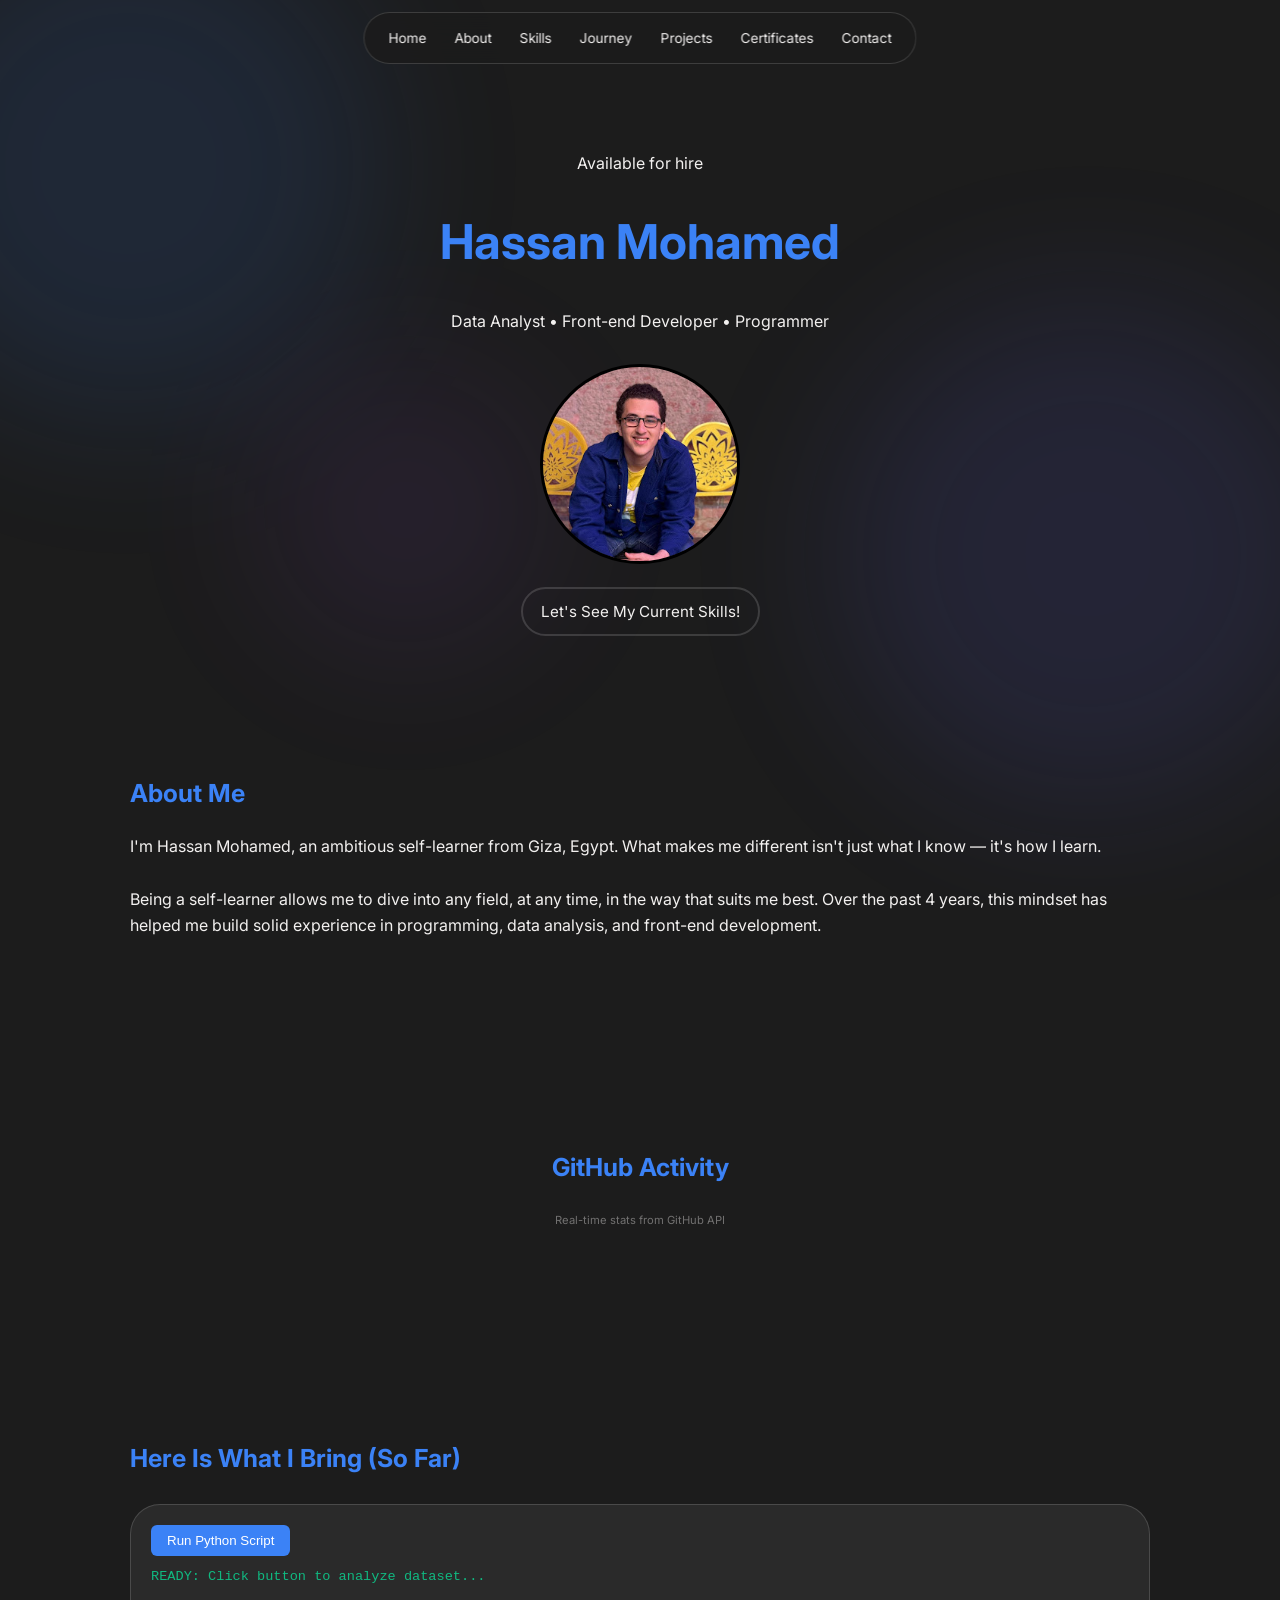
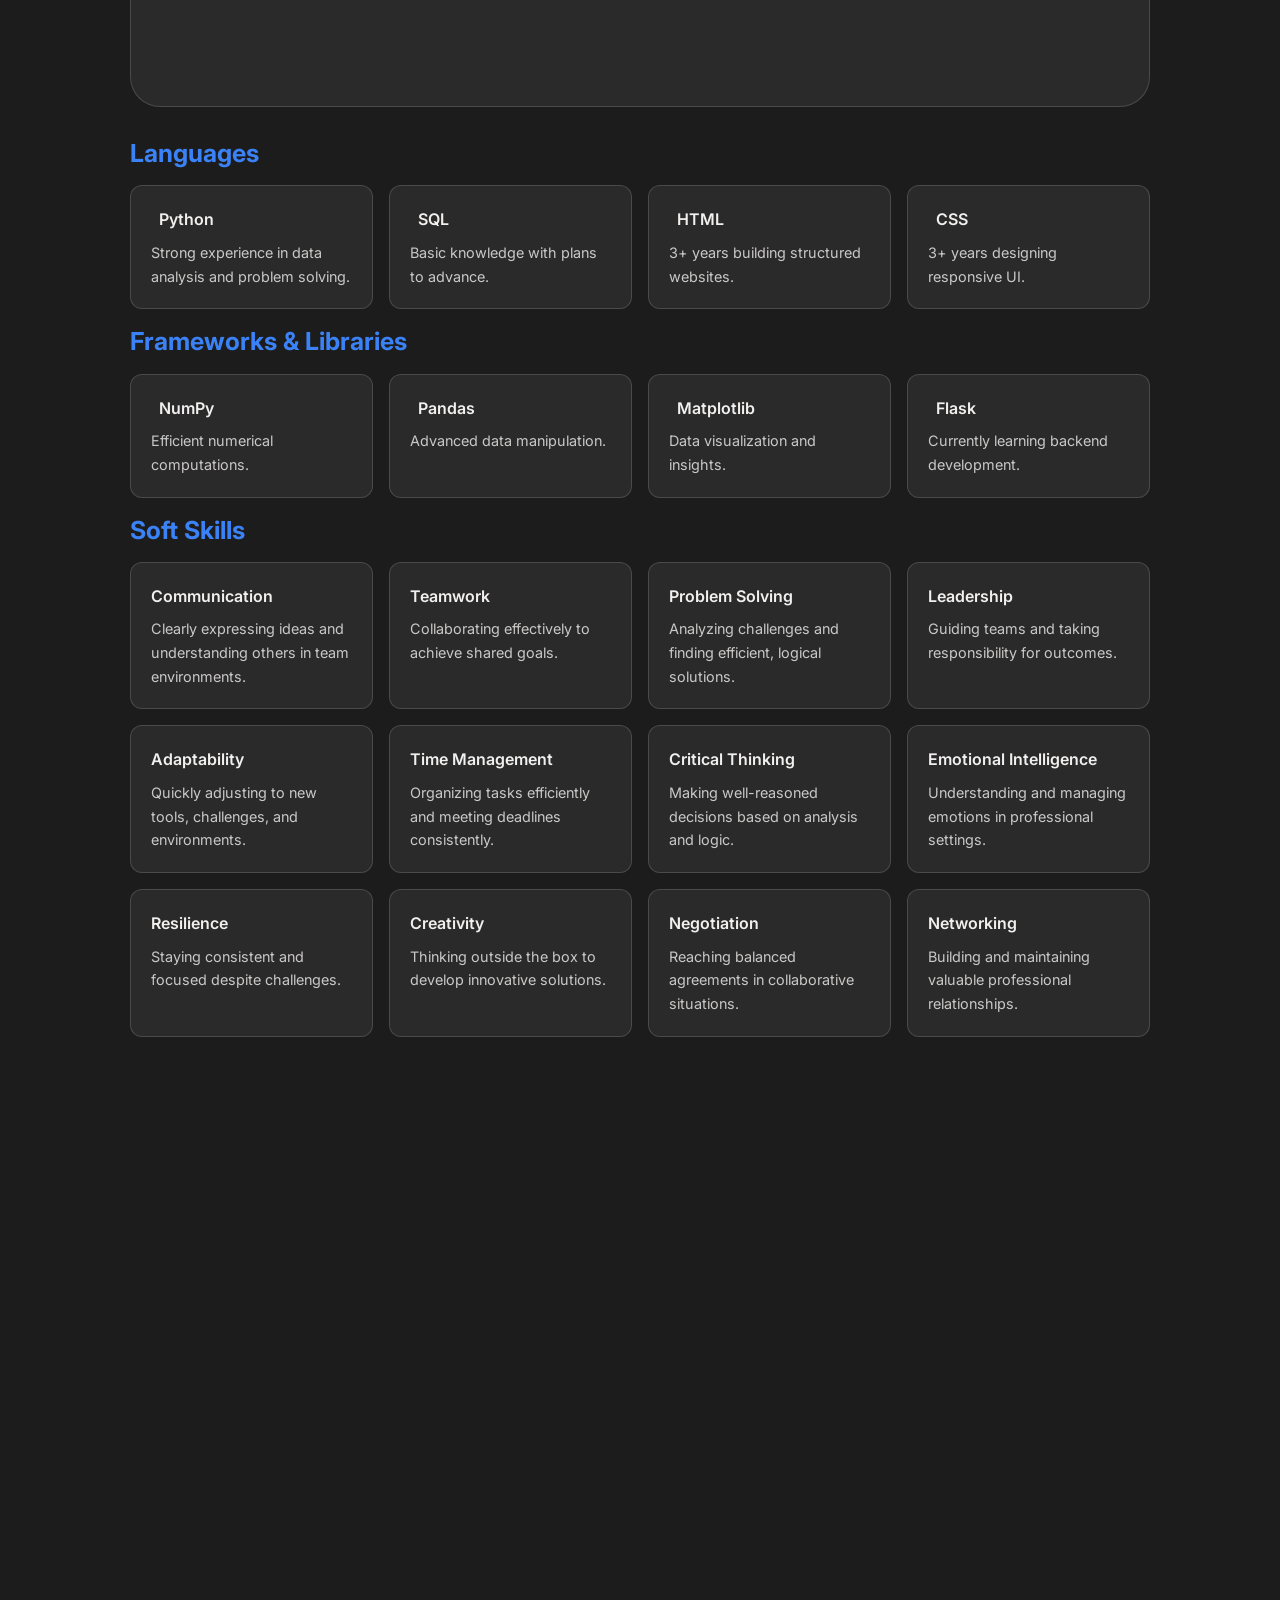
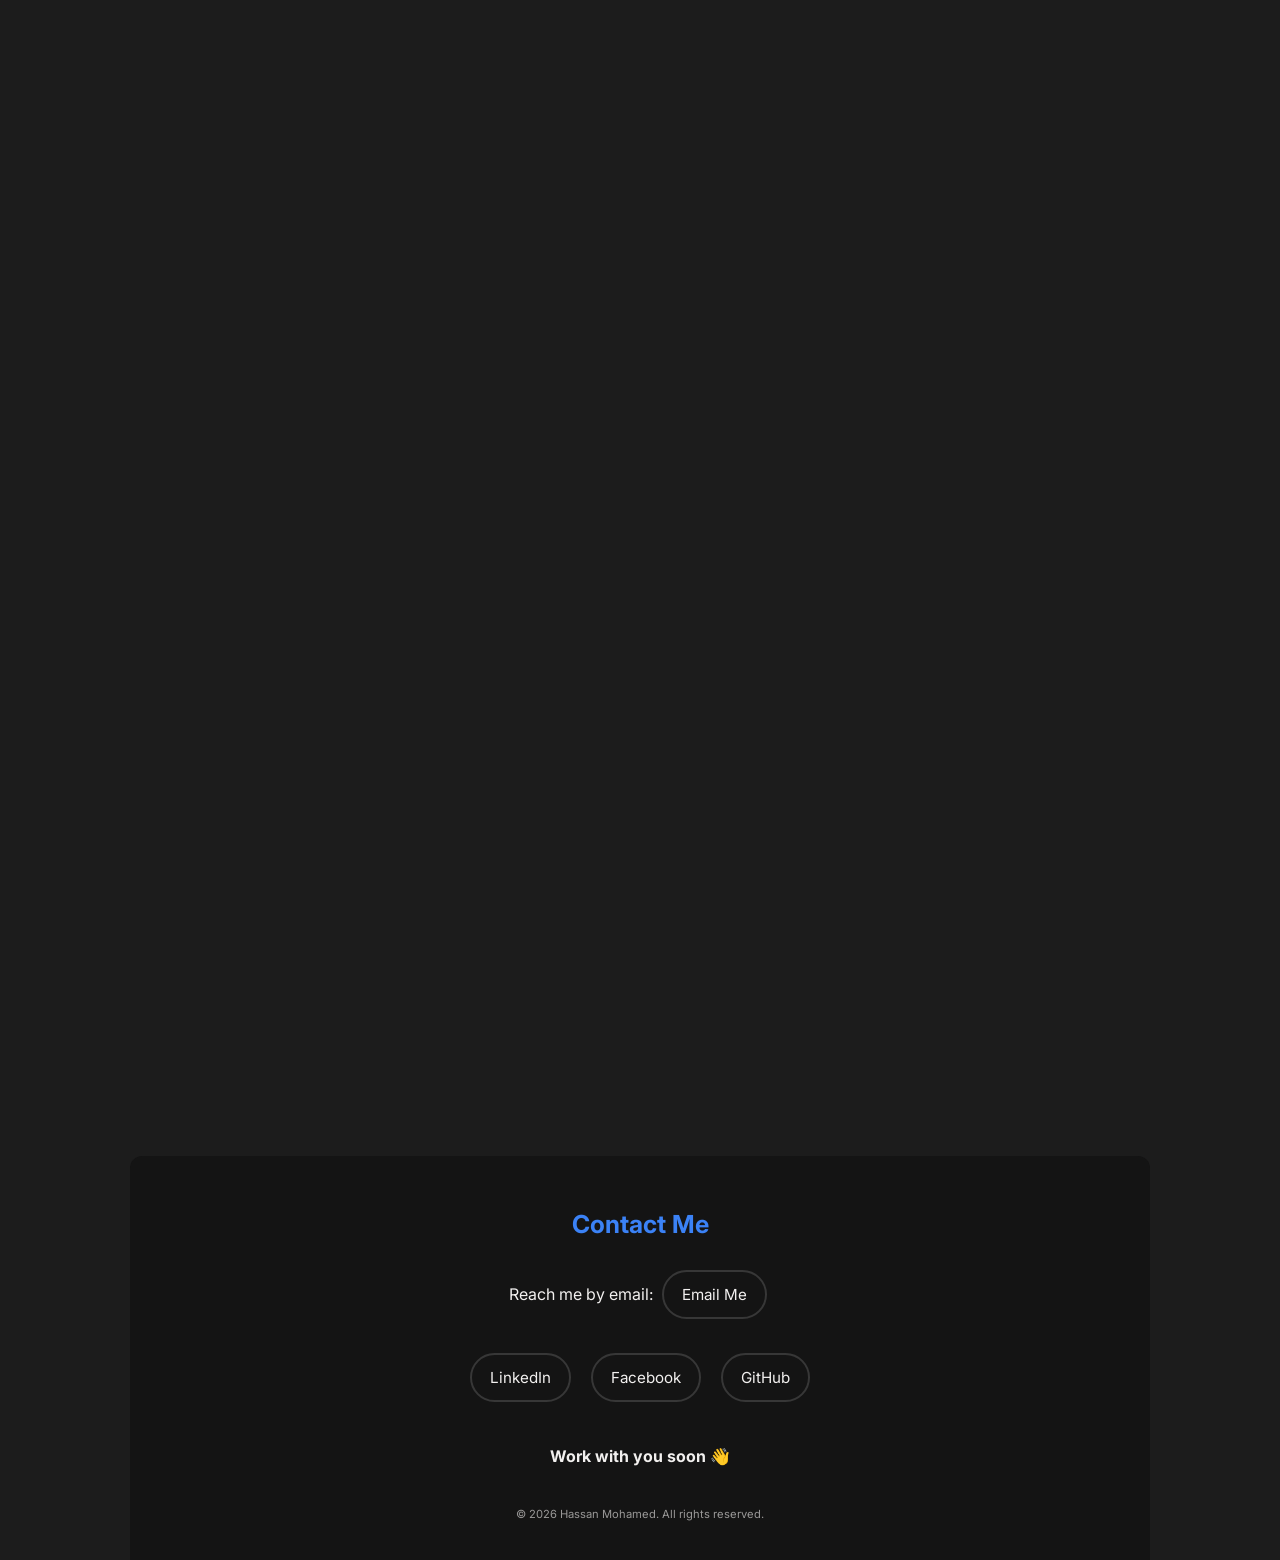
==== commit 1306ec04: "Fix: Add fallback for GitHub Stats if API is down" ====
--- a/index.html
+++ b/index.html
@@ -680,9 +680,19 @@
         <section id="github-stats" class="reveal" style="text-align: center; margin: 40px 0;">
             <h2 class="h-tag">GitHub Activity</h2>
             <div style="display: flex; flex-wrap: wrap; justify-content: center; gap: 10px;">
-                <img src="https://github-readme-stats.vercel.app/api?username=abo3li-pro&show_icons=true&theme=tokyonight&hide_border=true&bg_color=1c1c1c" alt="Hassan's GitHub Stats" loading="lazy" style="max-width: 100%;">
-                <img src="https://github-readme-stats.vercel.app/api/top-langs/?username=abo3li-pro&layout=compact&theme=tokyonight&hide_border=true&bg_color=1c1c1c" alt="Most used languages" loading="lazy" style="max-width: 100%;">
+                <!-- Updated URLs with more stable endpoints and a silent error fallback -->
+                <img src="https://github-readme-stats.vercel.app/api?username=abo3li-pro&show_icons=true&theme=dark" 
+                     alt="Hassan's GitHub Stats" 
+                     loading="lazy" 
+                     onerror="this.style.display='none'"
+                     style="max-width: 100%; border-radius: 10px;">
+                <img src="https://github-readme-stats.vercel.app/api/top-langs/?username=abo3li-pro&layout=compact&theme=dark" 
+                     alt="Most used languages" 
+                     loading="lazy" 
+                     onerror="this.style.display='none'"
+                     style="max-width: 100%; border-radius: 10px;">
             </div>
+            <p style="font-size: 0.7rem; opacity: 0.4;">Real-time stats from GitHub API</p>
         </section>
 
         <!-- Skills — languages, frameworks, and soft skills -->
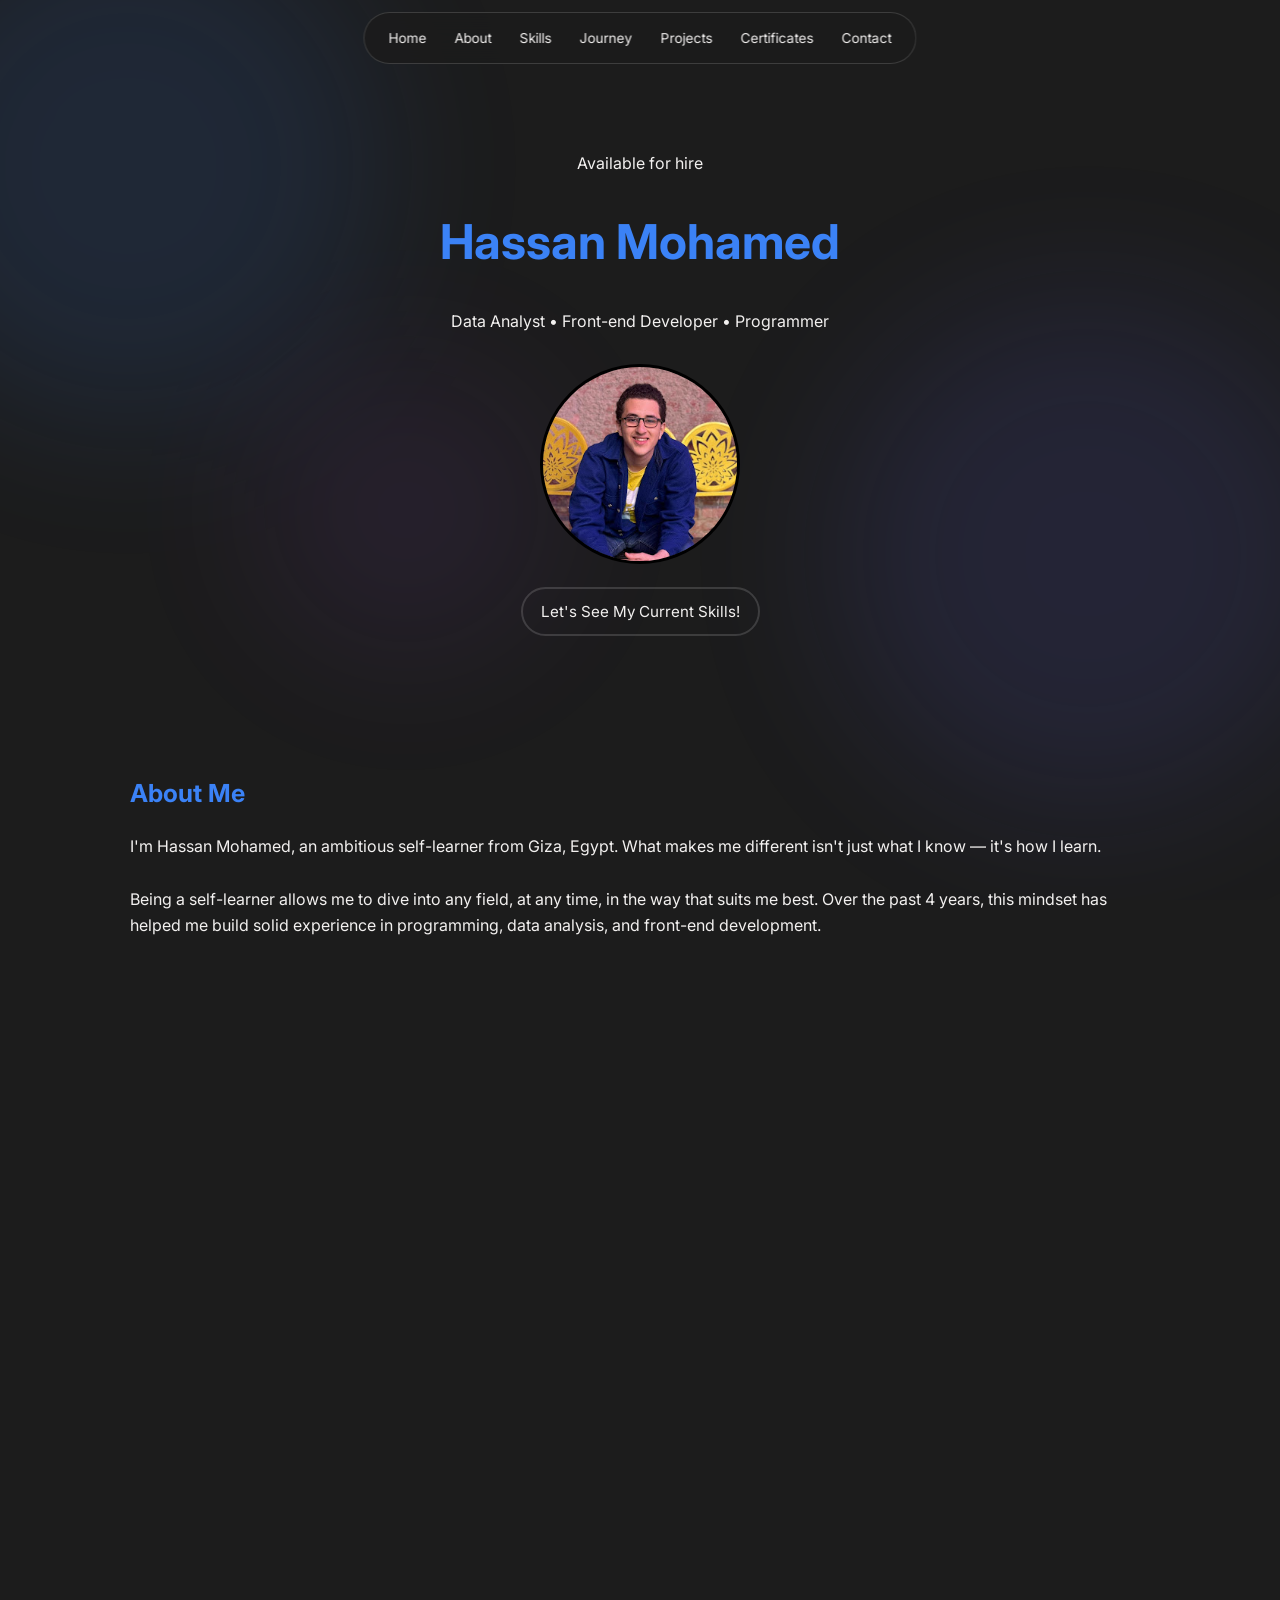
==== commit dd090ad0: "Replace broken GitHub Stats API with stable Contribution Chart" ====
--- a/index.html
+++ b/index.html
@@ -676,23 +676,22 @@
             </p>
         </section>
 
-        <!-- GitHub Stats -->
+        <!-- GitHub Activity -->
         <section id="github-stats" class="reveal" style="text-align: center; margin: 40px 0;">
             <h2 class="h-tag">GitHub Activity</h2>
-            <div style="display: flex; flex-wrap: wrap; justify-content: center; gap: 10px;">
-                <!-- Updated URLs with more stable endpoints and a silent error fallback -->
-                <img src="https://github-readme-stats.vercel.app/api?username=abo3li-pro&show_icons=true&theme=dark" 
-                     alt="Hassan's GitHub Stats" 
+            <div style="background: var(--card); padding: 20px; border-radius: var(--radius-lg); border: 1px solid var(--border);">
+                <!-- Using a more stable contribution chart provider -->
+                <img src="https://ghchart.rshah.org/3b82f6/abo3li-pro" 
+                     alt="Hassan's GitHub Contributions Chart" 
                      loading="lazy" 
-                     onerror="this.style.display='none'"
-                     style="max-width: 100%; border-radius: 10px;">
-                <img src="https://github-readme-stats.vercel.app/api/top-langs/?username=abo3li-pro&layout=compact&theme=dark" 
-                     alt="Most used languages" 
-                     loading="lazy" 
-                     onerror="this.style.display='none'"
-                     style="max-width: 100%; border-radius: 10px;">
+                     style="width: 100%; height: auto; filter: brightness(1.2);">
+                <p style="margin-top: 15px; font-size: 0.85rem; opacity: 0.8;">
+                    Annual contribution graph — tracked directly from GitHub
+                </p>
             </div>
-            <p style="font-size: 0.7rem; opacity: 0.4;">Real-time stats from GitHub API</p>
+            <a href="https://github.com/abo3li-pro" target="_blank" class="btn hover-scale" style="margin-top: 20px;">
+                View full profile on GitHub
+            </a>
         </section>
 
         <!-- Skills — languages, frameworks, and soft skills -->
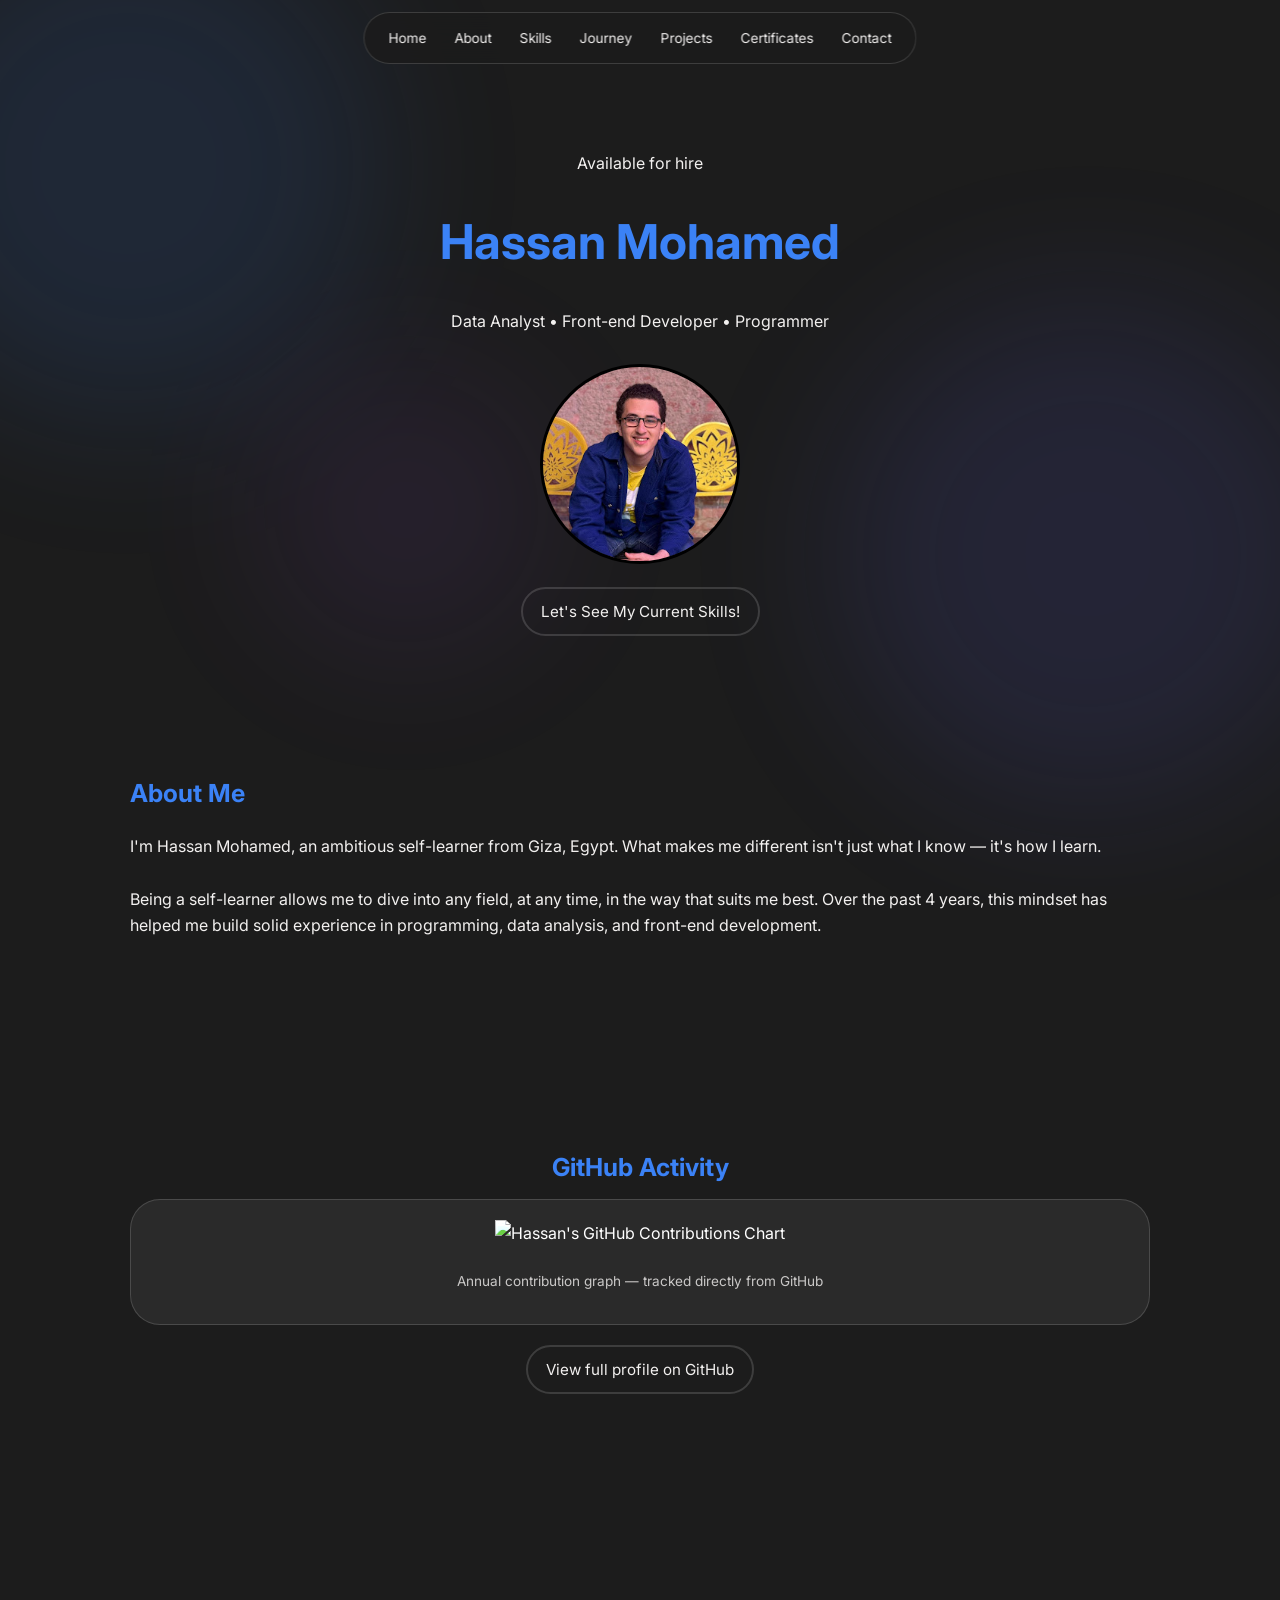
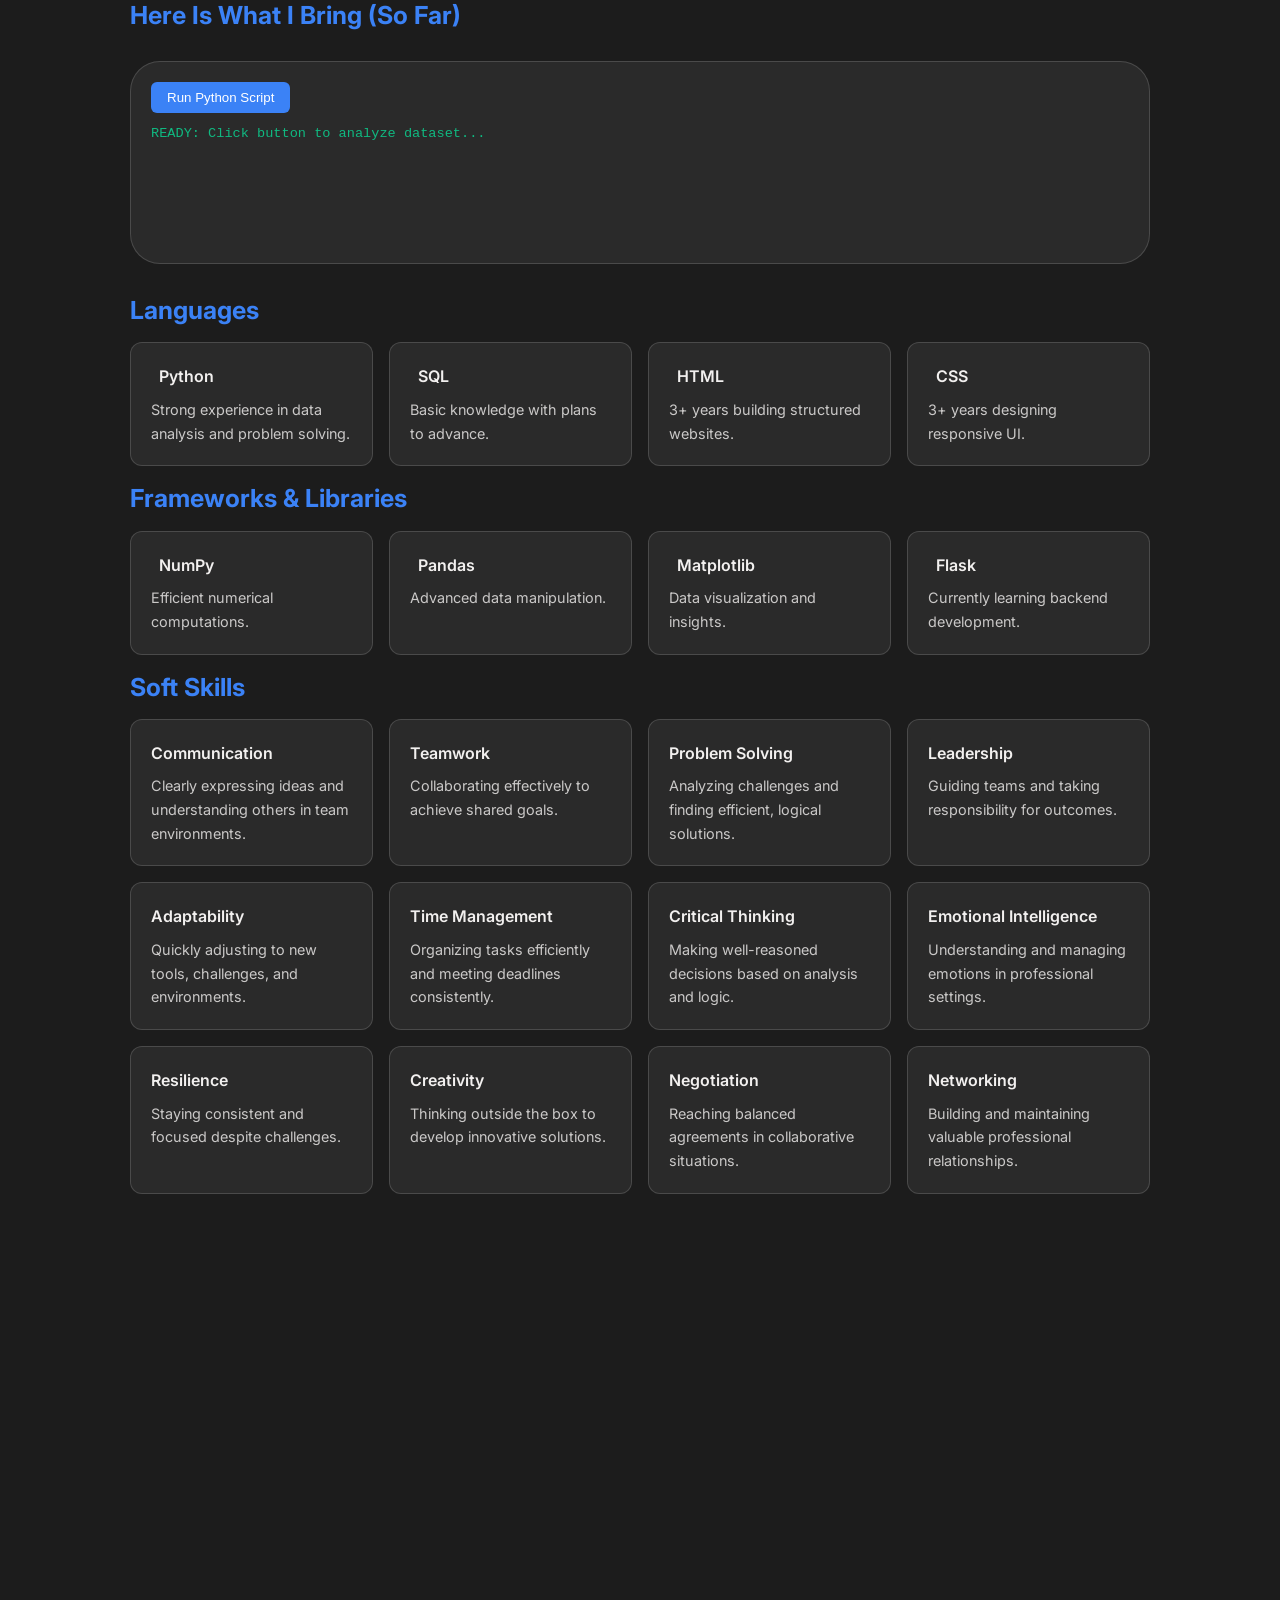
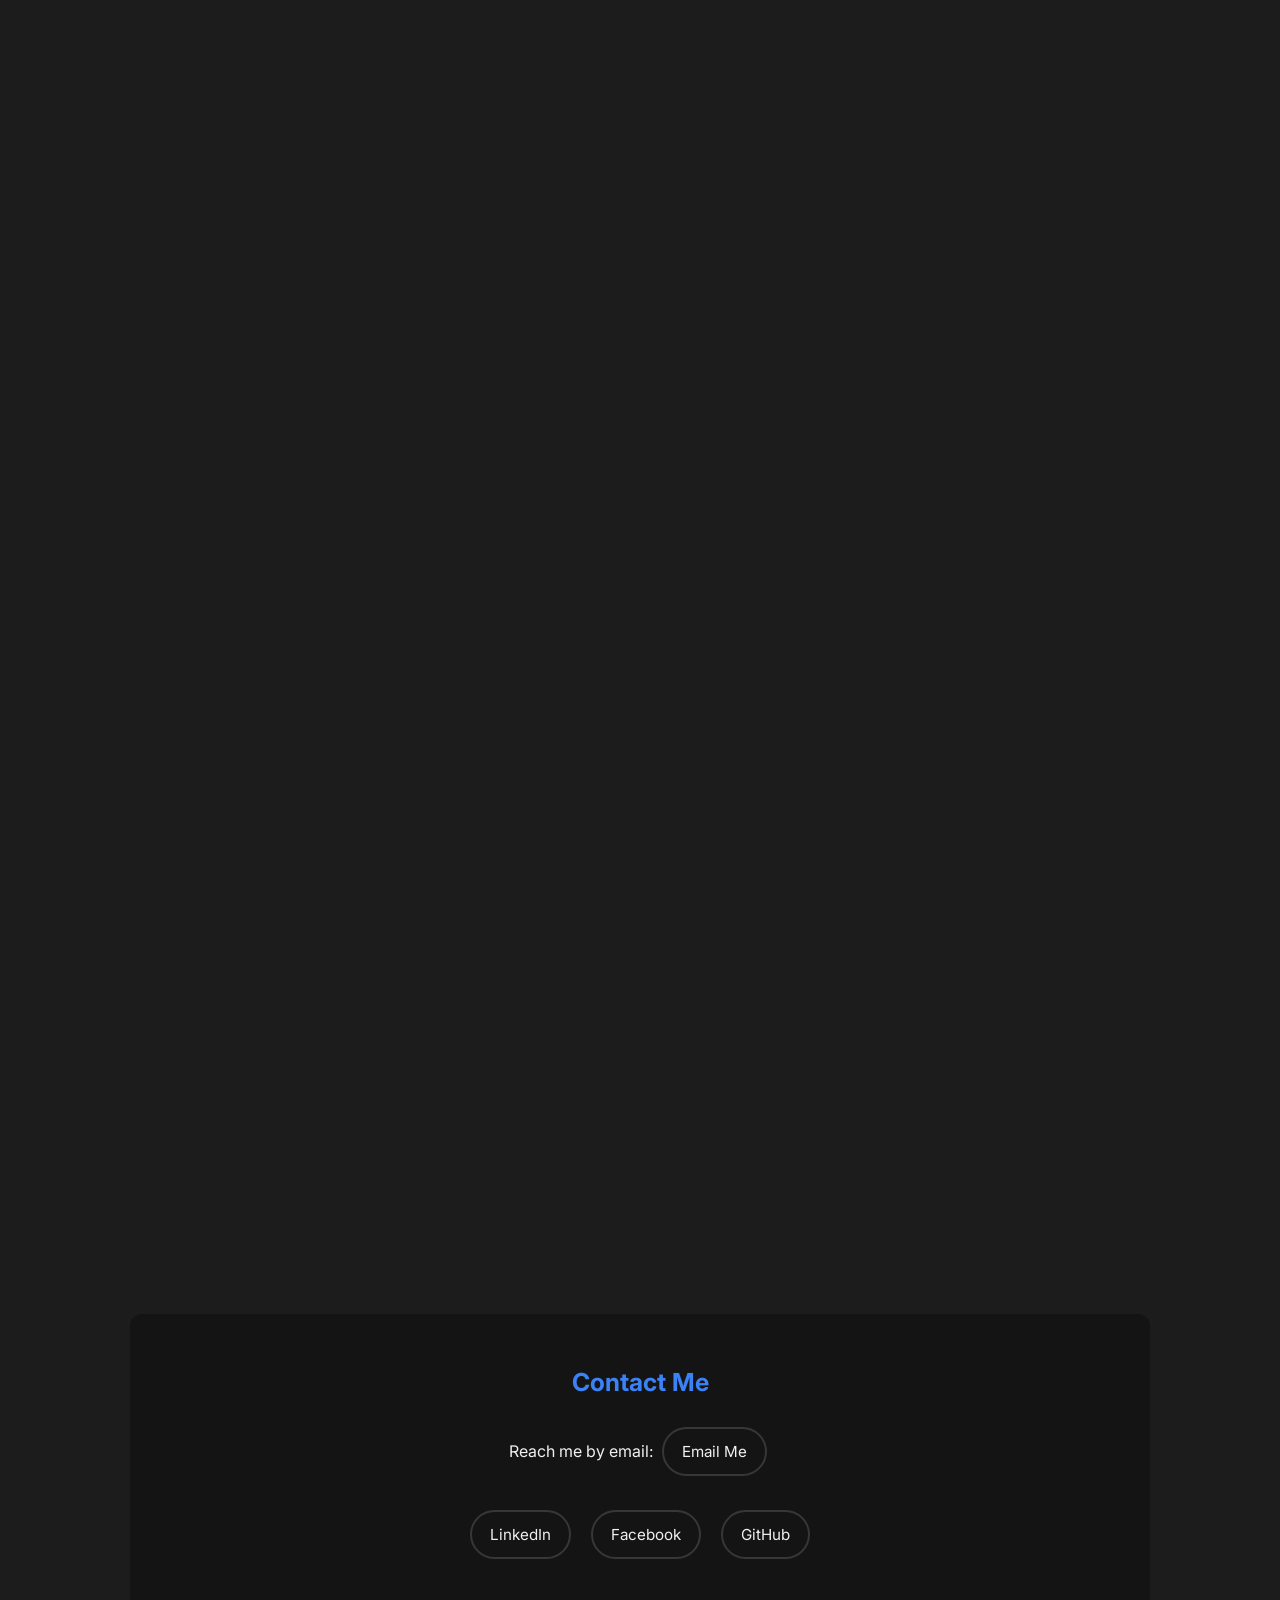
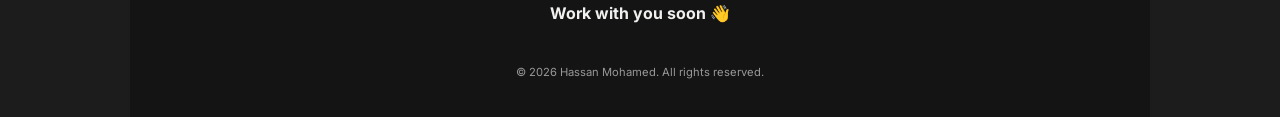
==== commit 244884ed: "Update title and email address in index.html Putting right email and adding to the title" ====
--- a/index.html
+++ b/index.html
@@ -34,7 +34,7 @@
          searches like "Hassan Mohamed developer Egypt"
          match the most important tag on the page.
     ─────────────────────────────────────────── -->
-    <title>Hassan Mohamed | Data Analyst &amp; Front-end Developer</title>
+    <title>Hassan Mohamed | Data Analyst &amp; Front-end Developer | Giza, Egypt</title>
 
     <meta name="description"
           content="Hassan Mohamed is a Data Analyst and Front-end Developer from Giza, Egypt
@@ -839,7 +839,7 @@
             <p>
                 Reach me by email:
                 <!-- Cloudflare obfuscates the real address to stop spam bots -->
-                <a href="mailto:hassan@7assan.site"
+                <a href="mailto:hassanfathallah555@gmail.com"
                    class="btn hover-scale"
                    aria-label="Send an email to Hassan Mohamed">Email Me</a>
             </p>
--- a/styles.css
+++ b/styles.css
@@ -50,11 +50,15 @@
         box-shadow:   var(--shadow);
         border-color: var(--text);
     }
+    .nav:hover{
+        color : var(--accent-color);
+    }
 }
 
 /* Touch feedback — replaces hover on phones and tablets */
 .hover-scale:active { transform: scale(0.97);  border-color: var(--accent-color); }
 .hover-card:active  { box-shadow: var(--accent-shadow); }
+.nav:active{ color : var(--accent-color); }
 
 
 /* ── Page sections ───────────────────────────────────────────
--- a/styles.css
+++ b/styles.css
@@ -50,11 +50,15 @@
         box-shadow:   var(--shadow);
         border-color: var(--text);
     }
+    .nav:hover{
+        color : var(--accent-color);
+    }
 }
 
 /* Touch feedback — replaces hover on phones and tablets */
 .hover-scale:active { transform: scale(0.97);  border-color: var(--accent-color); }
 .hover-card:active  { box-shadow: var(--accent-shadow); }
+.nav:active{ color : var(--accent-color); }
 
 
 /* ── Page sections ───────────────────────────────────────────
